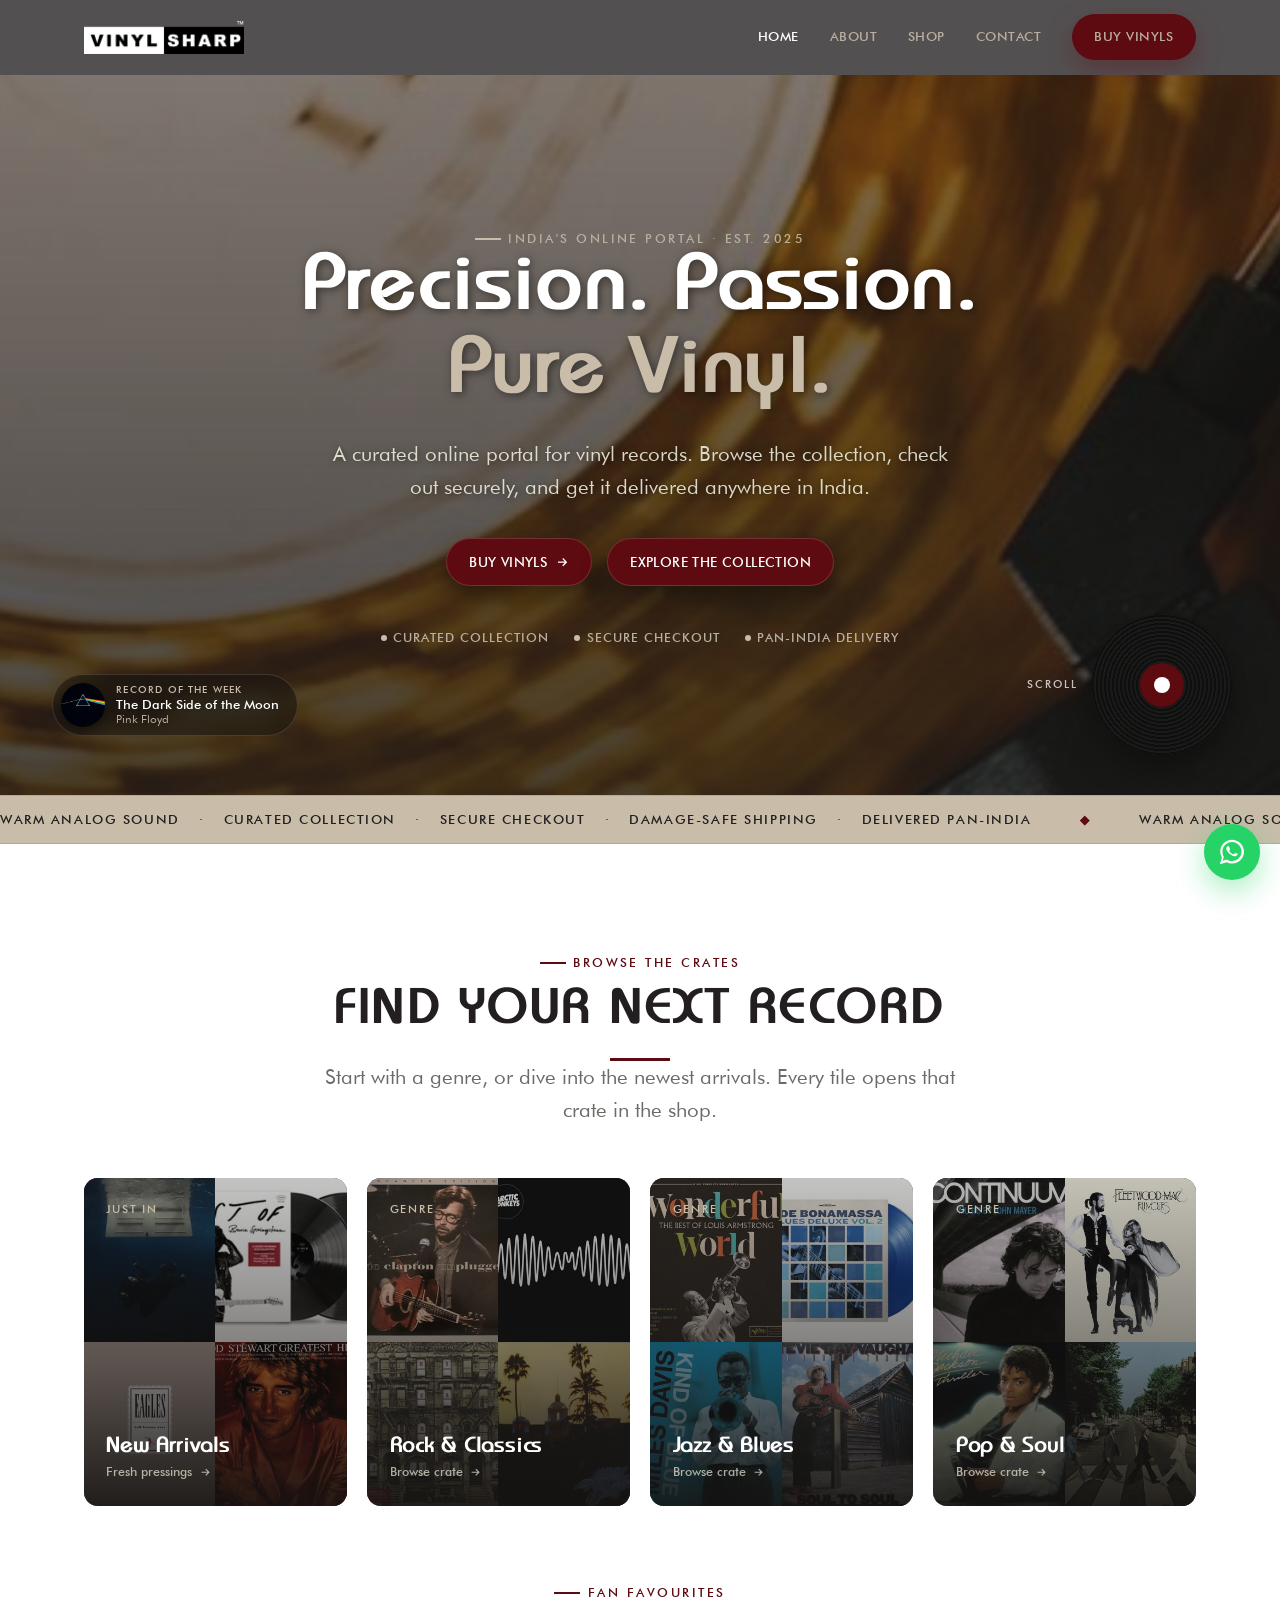
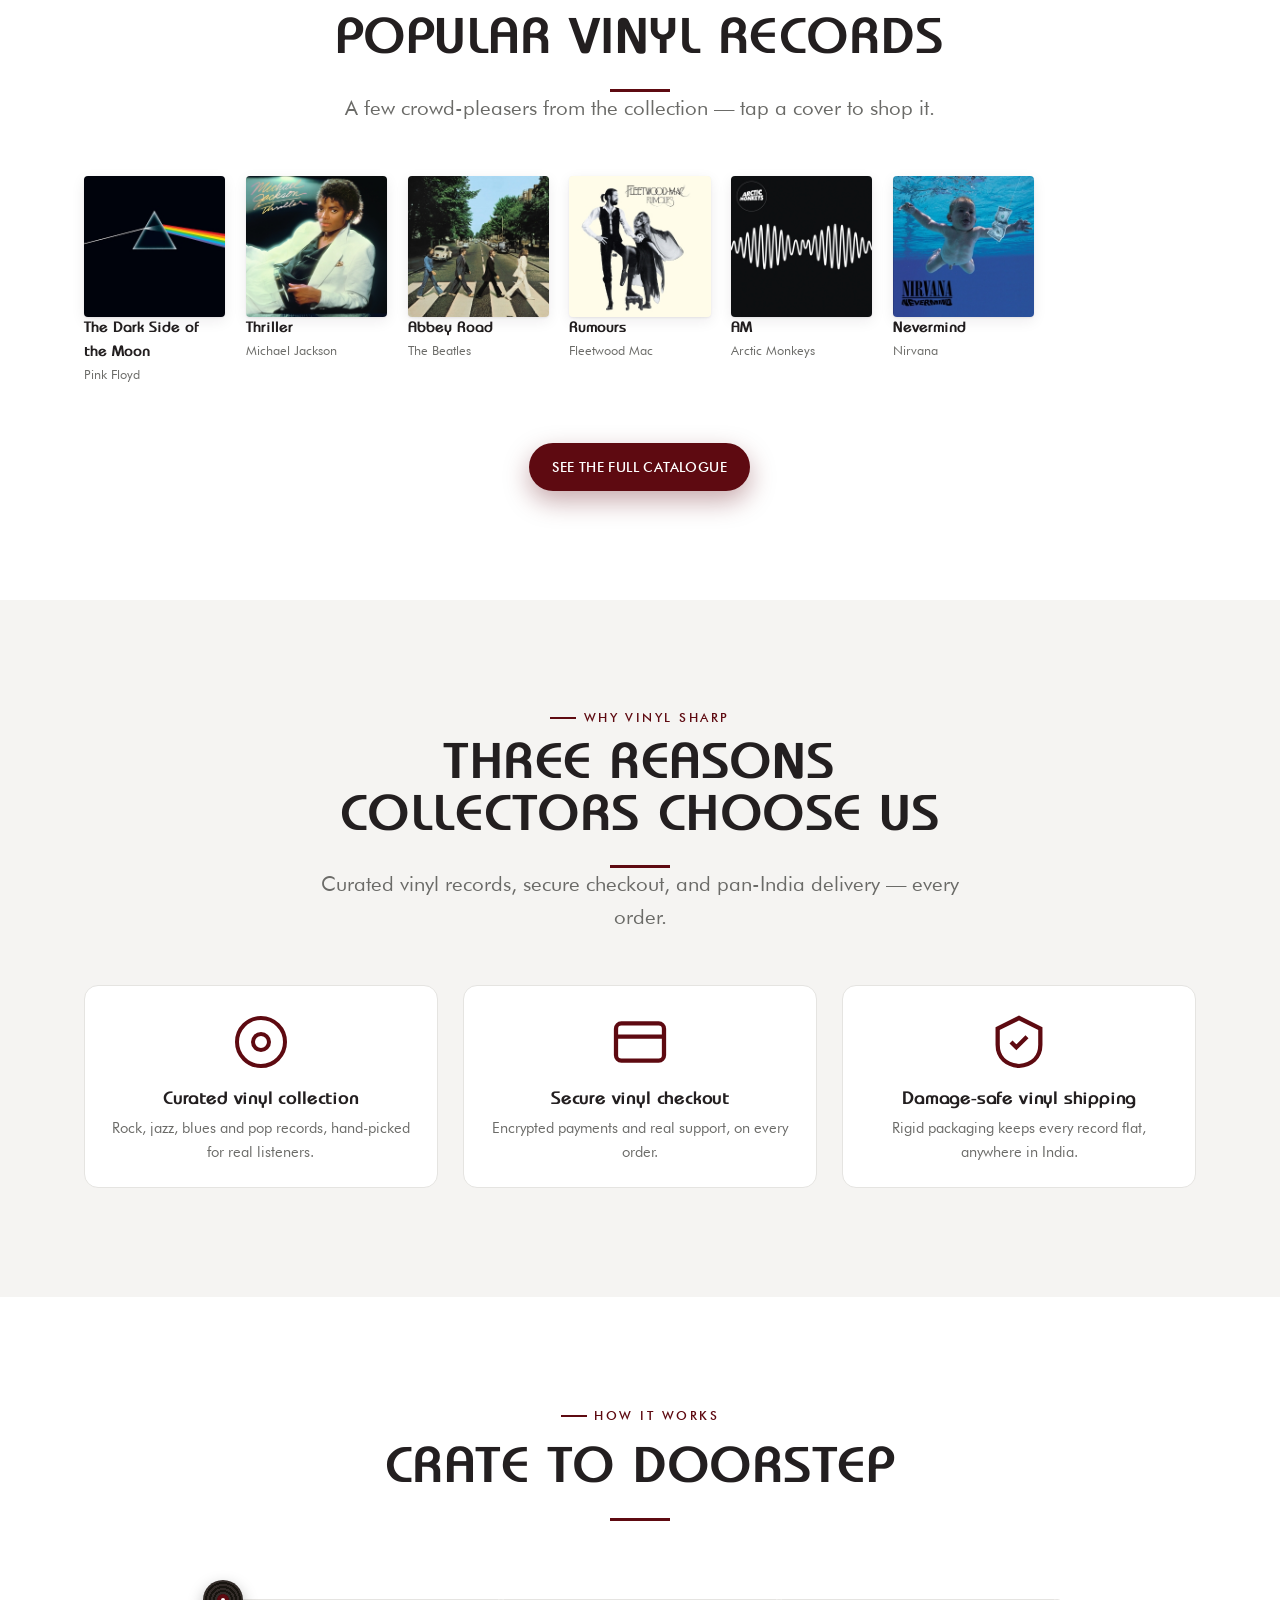
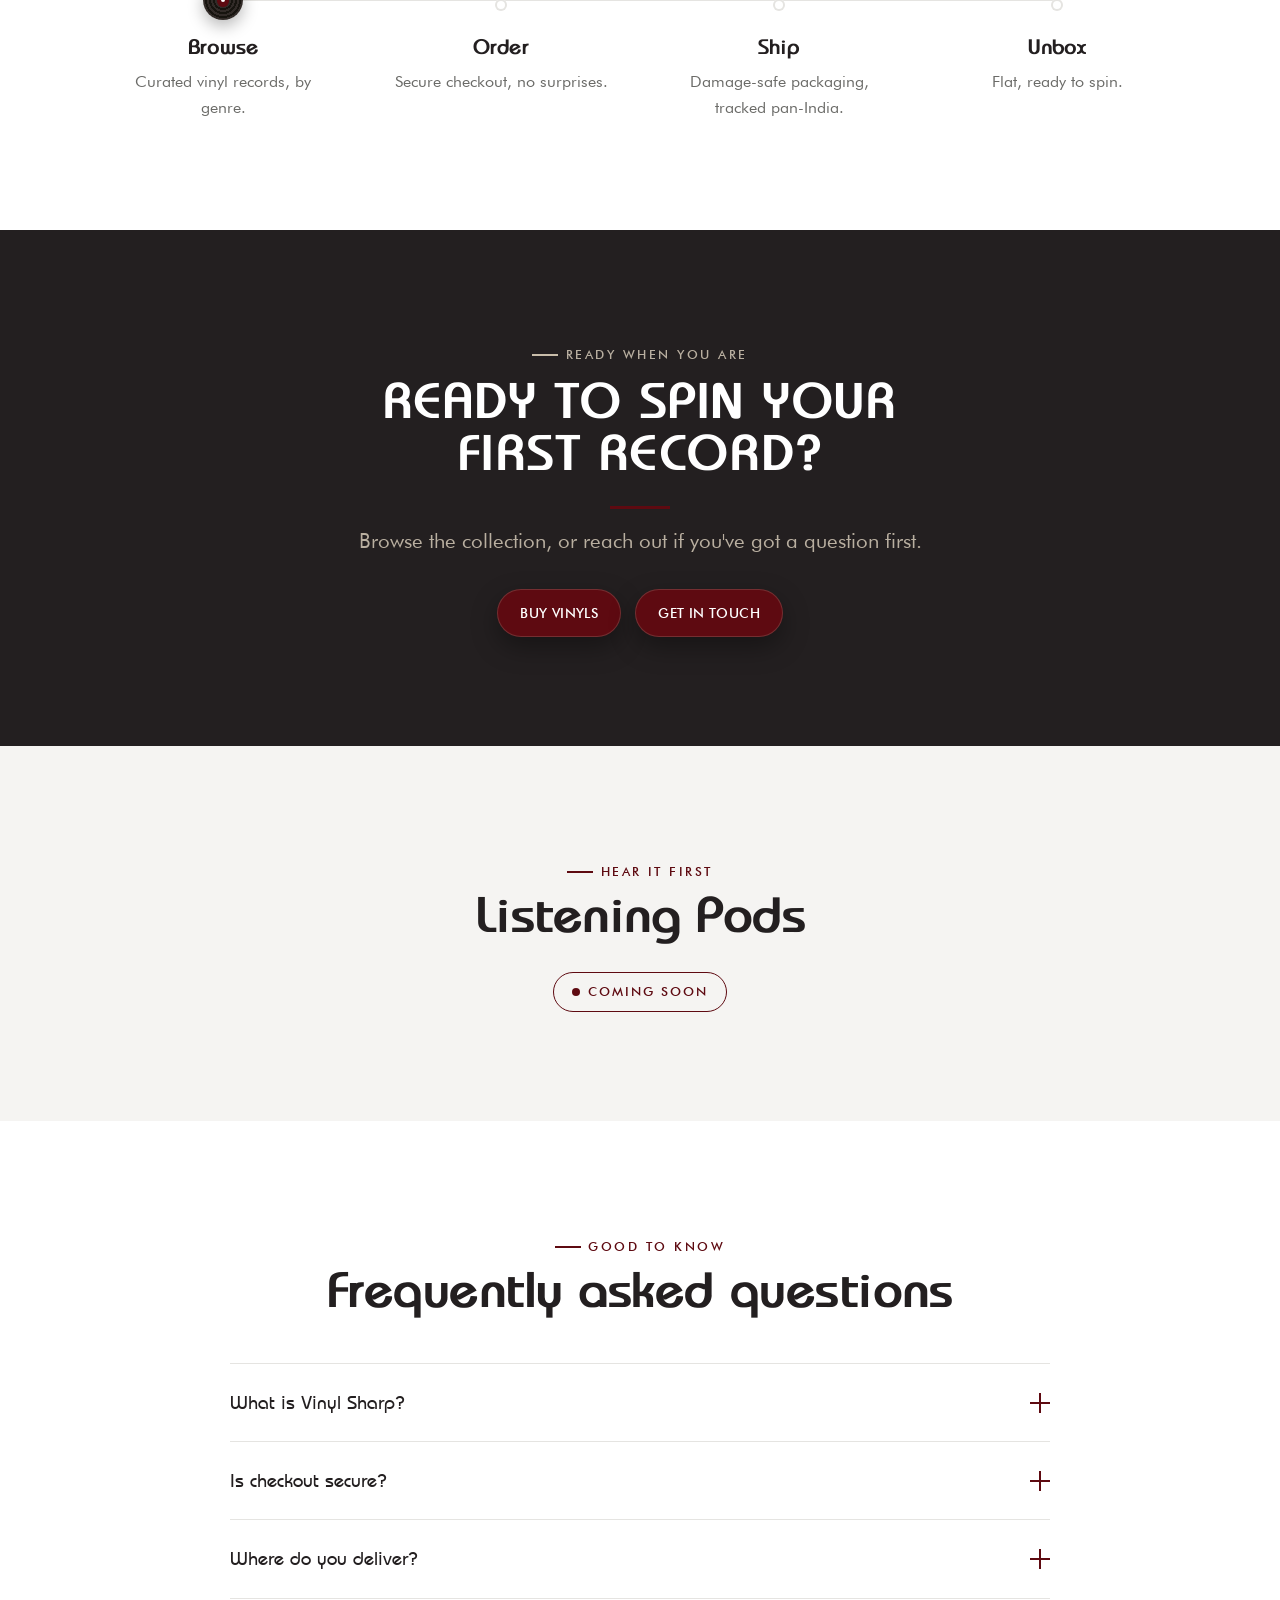
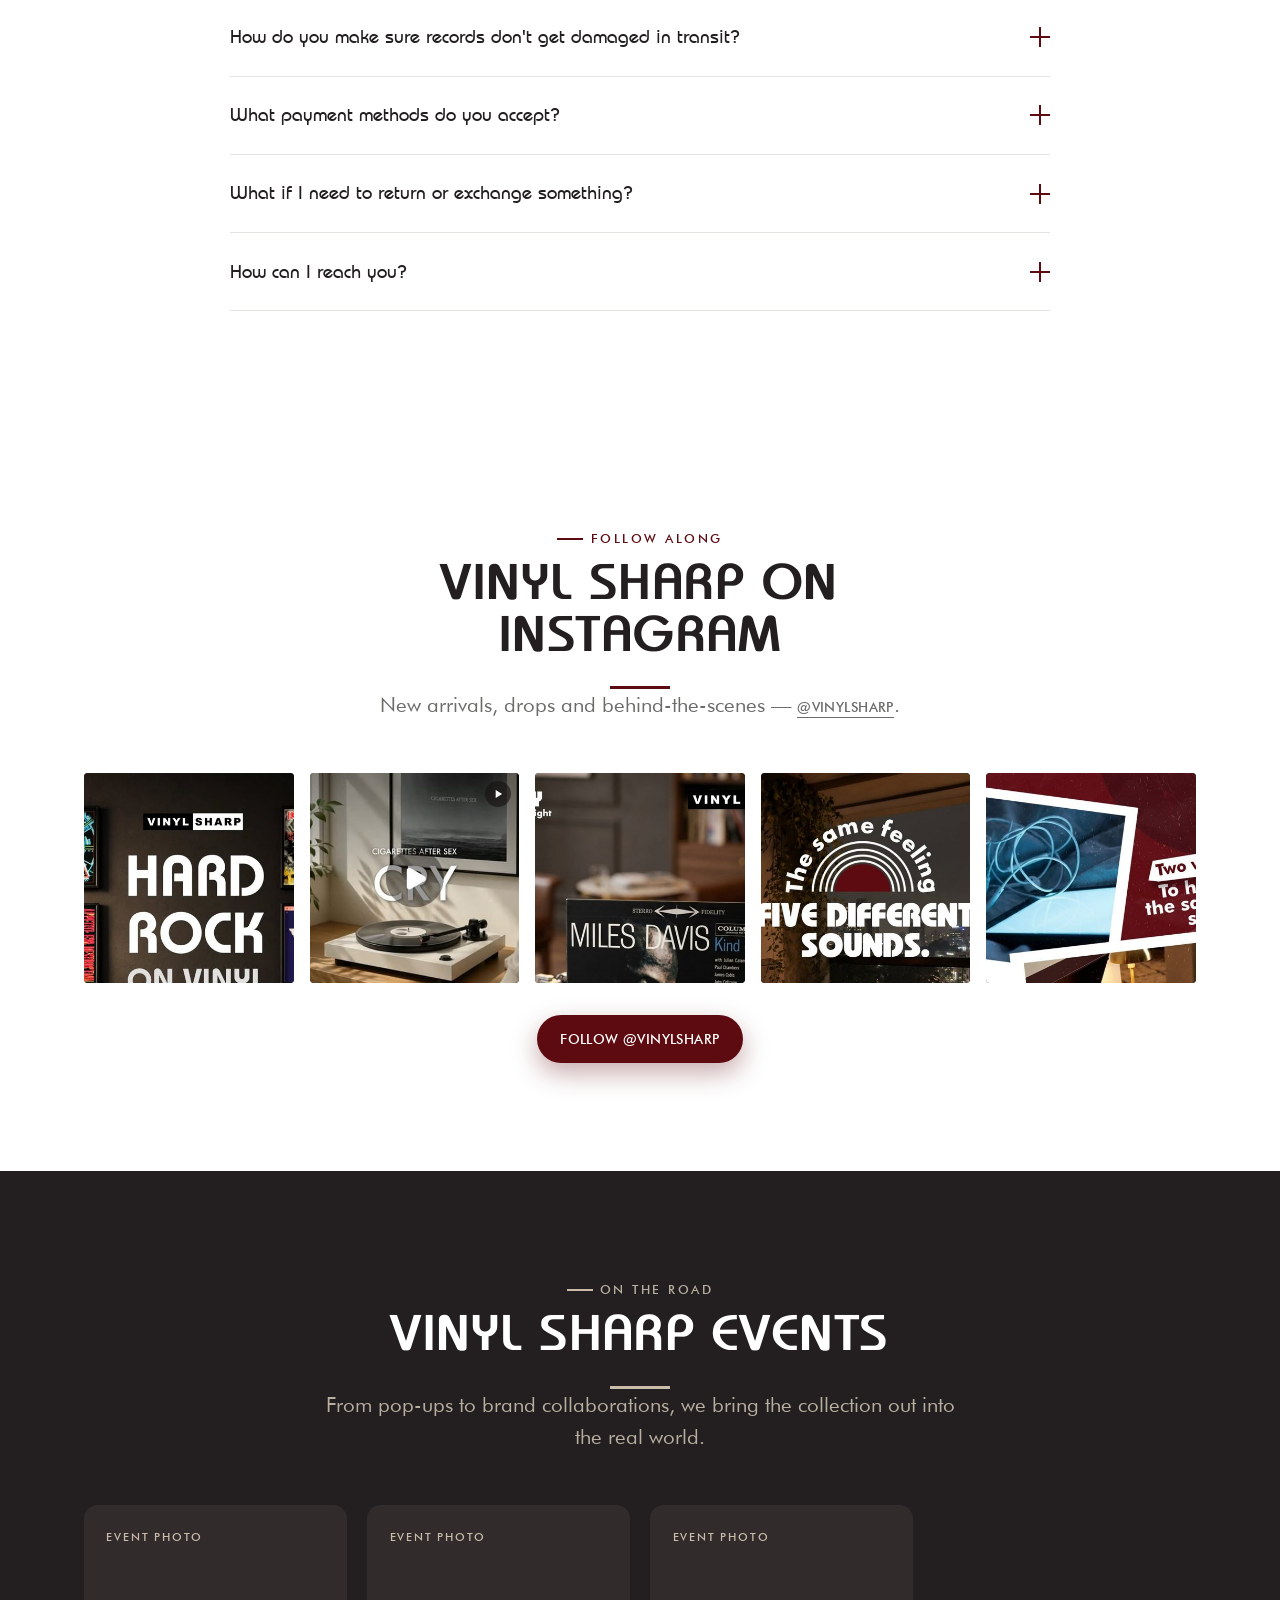
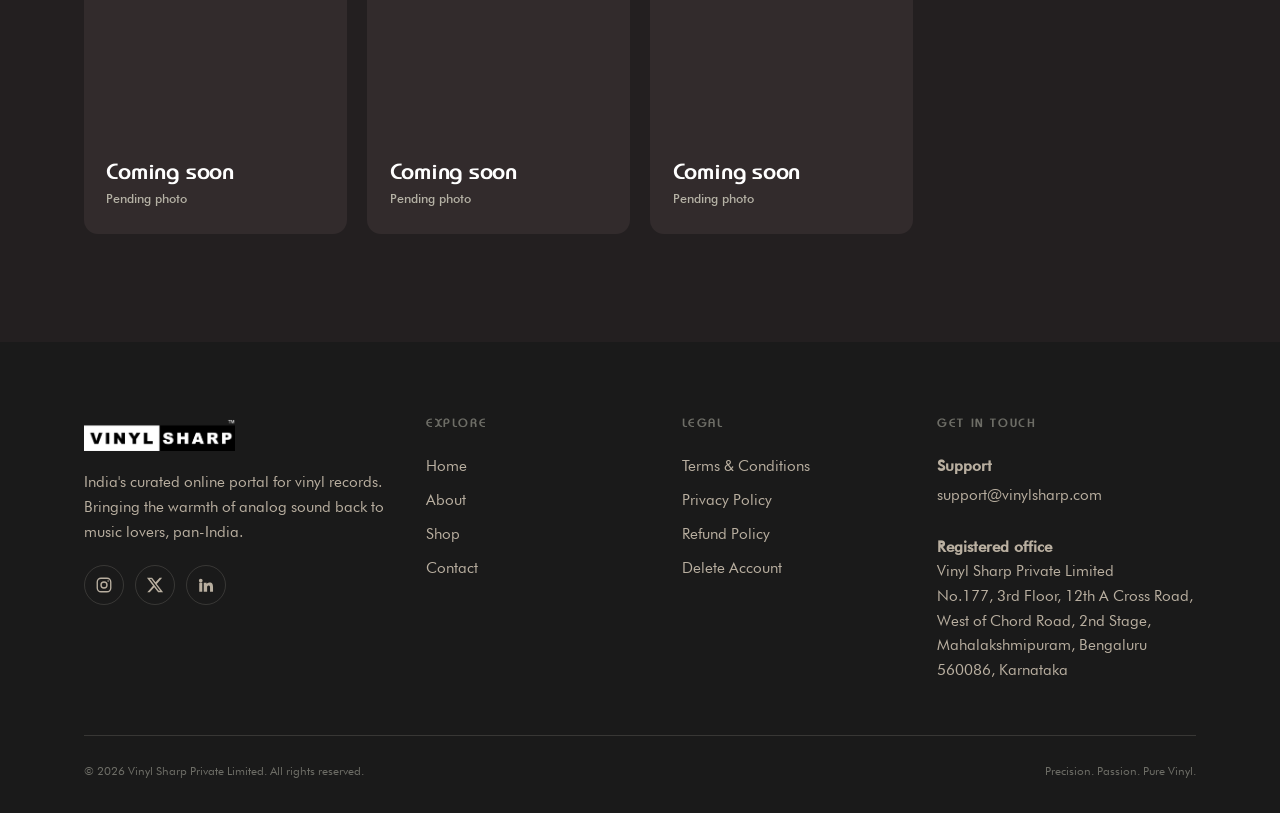
==== index.html @ d6916524 "Vinyl Sharp website" ====
<!DOCTYPE html>
<html lang="en">
<head>
  <meta charset="UTF-8" />
  <meta name="viewport" content="width=device-width, initial-scale=1, viewport-fit=cover" />
  <meta name="theme-color" content="#231F20" />

  <!-- SEO: unique per page -->
  <title>Vinyl Sharp — Curated Vinyl Records, Online Across India</title>
  <meta name="description" content="Vinyl Sharp is India's online portal for curated vinyl records. Secure checkout, careful packaging, pan-India delivery." />
  <link rel="canonical" href="https://vinylsharp.com/" />
  <meta name="robots" content="index, follow" />

  <!-- Open Graph -->
  <meta property="og:type" content="website" />
  <meta property="og:site_name" content="Vinyl Sharp" />
  <meta property="og:title" content="Vinyl Sharp — Curated Vinyl Records, Online Across India" />
  <meta property="og:description" content="A curated online portal for vinyl records. Secure checkout, careful packaging, pan-India delivery." />
  <meta property="og:url" content="https://vinylsharp.com/" />
  <meta property="og:image" content="https://vinylsharp.com/assets/img/og-home.jpg" />
  <meta name="twitter:card" content="summary_large_image" />
  <meta name="twitter:title" content="Vinyl Sharp — Curated Vinyl Records, Online Across India" />
  <meta name="twitter:description" content="A curated online portal for vinyl records. Secure checkout, careful packaging, pan-India delivery." />
  <meta name="twitter:image" content="https://vinylsharp.com/assets/img/og-home.jpg" />

  <!-- Icons -->
  <link rel="icon" href="assets/img/app-icon.png" type="image/png" />
  <link rel="apple-touch-icon" href="assets/img/app-icon.png" />

  <link rel="stylesheet" href="assets/css/styles.css?v=4" />

  <!-- Structured data: Organization -->
  <script type="application/ld+json">
  {
    "@context": "https://schema.org",
    "@type": "OnlineStore",
    "@id": "https://vinylsharp.com/#portal",
    "name": "Vinyl Sharp",
    "legalName": "Vinyl Sharp Private Limited",
    "url": "https://vinylsharp.com/",
    "logo": "https://vinylsharp.com/assets/img/logo.png",
    "image": "https://vinylsharp.com/assets/img/og-home.jpg",
    "description": "India's online portal for curated vinyl records, with secure checkout and pan-India delivery.",
    "priceRange": "₹₹",
    "email": "support@vinylsharp.com",
    "areaServed": "IN",
    "sameAs": [
      "https://x.com/vinylsharp",
      "https://www.instagram.com/vinylsharp",
      "https://www.linkedin.com/company/vinyl-sharp"
    ]
  }
  </script>
  <!-- FAQ schema -->
  <script type="application/ld+json">
  {
    "@context": "https://schema.org",
    "@type": "FAQPage",
    "mainEntity": [
      { "@type": "Question", "name": "What is Vinyl Sharp?", "acceptedAnswer": { "@type": "Answer", "text": "Vinyl Sharp is an online portal for curated vinyl records, delivering across India." } },
      { "@type": "Question", "name": "Is checkout secure?", "acceptedAnswer": { "@type": "Answer", "text": "Yes. All payments are processed through a secure, encrypted checkout." } },
      { "@type": "Question", "name": "Do you deliver across India?", "acceptedAnswer": { "@type": "Answer", "text": "Yes. We ship pan-India with careful, damage-safe packaging built for vinyl." } }
    ]
  }
  </script>
</head>
<body>
  <a class="skip-link" href="#main">Skip to content</a>

  <!-- ===================== HEADER ===================== -->
  <header class="site-header" data-theme="dark">
    <div class="wrap nav">
      <a href="index.html" class="wordmark" aria-label="Vinyl Sharp home">
        <img src="assets/img/logo-light.png" alt="Vinyl Sharp" class="logo-img" width="200" height="42" />
      </a>
      <nav class="nav-links" aria-label="Primary">
        <a href="index.html" aria-current="page">Home</a>
        <a href="about.html">About</a>
        <a href="https://shop.vinylsharp.com/" rel="noopener">Shop</a>
        <a href="contact.html">Contact</a>
        <span class="nav-cta">
          <a class="btn btn--primary" href="https://shop.vinylsharp.com/" rel="noopener">Buy Vinyls</a>
        </span>
      </nav>
      <button class="nav-toggle" aria-label="Menu" aria-expanded="false" aria-controls="primary-nav"><span></span></button>
    </div>
  </header>

  <main id="main">
    <!-- ===================== HERO — full-bleed photo ===================== -->
    <section class="hero">
      <img class="hero-bg" src="assets/img/photo/vinyl-spin-wide.jpg" alt="A record spinning on a turntable at Vinyl Sharp" width="1920" height="1080" loading="eager" decoding="async" />
      <div class="hero-overlay" aria-hidden="true"></div>
      <div class="wrap">
        <div class="hero-copy">
          <span class="eyebrow on-dark">India's online portal · Est. 2025</span>
          <h1>Precision. Passion.<br /><span class="accent">Pure Vinyl.</span></h1>
          <p class="hero-sub lead">A curated online portal for vinyl records. Browse the collection, check out securely, and get it delivered anywhere in India.</p>
          <div class="hero-actions">
            <a class="btn btn--primary" href="https://shop.vinylsharp.com/" rel="noopener">
              Buy Vinyls
              <svg viewBox="0 0 24 24" fill="none" stroke="currentColor" stroke-width="2.2" aria-hidden="true"><path d="M5 12h14M13 6l6 6-6 6"/></svg>
            </a>
            <a class="btn btn--ghost" href="#collection">Explore the Collection</a>
          </div>
          <div class="hero-meta">
            <span>Curated collection</span>
            <span>Secure checkout</span>
            <span>Pan-India delivery</span>
          </div>
          <!-- Record of the week — rotates weekly, links to a real product page.
               See main.js for how the pick is chosen. Lives inside .hero-copy
               so on mobile (where it drops out of position:absolute) it just
               stacks in normal flow instead of fighting the hero's layout. -->
          <a class="potw-card" href="https://shop.vinylsharp.com/" data-potw rel="noopener">
            <span class="potw-cover"><img src="assets/img/albums/dark-side-of-the-moon.jpg" alt="" width="44" height="44" loading="lazy" /></span>
            <span class="potw-text">
              <span class="potw-kicker">Record of the week</span>
              <span class="potw-title">The Dark Side of the Moon</span>
              <span class="potw-artist">Pink Floyd</span>
            </span>
          </a>
        </div>
      </div>
      <button class="hero-vinyl" type="button" data-scroll-next aria-label="Scroll to the next section">
        <span class="hero-vinyl-label" aria-hidden="true">Scroll</span>
        <span class="hero-vinyl-disc" aria-hidden="true"></span>
        <span class="hero-vinyl-ring" aria-hidden="true"></span>
      </button>
    </section>

    <!-- ===================== MARQUEE ===================== -->
    <div class="marquee" aria-hidden="true">
      <div class="marquee-track">
        <span>Warm analog sound&nbsp;&nbsp;·&nbsp;&nbsp;Curated collection&nbsp;&nbsp;·&nbsp;&nbsp;Secure checkout&nbsp;&nbsp;·&nbsp;&nbsp;Damage-safe shipping&nbsp;&nbsp;·&nbsp;&nbsp;Delivered pan-India</span>
        <span>Warm analog sound&nbsp;&nbsp;·&nbsp;&nbsp;Curated collection&nbsp;&nbsp;·&nbsp;&nbsp;Secure checkout&nbsp;&nbsp;·&nbsp;&nbsp;Damage-safe shipping&nbsp;&nbsp;·&nbsp;&nbsp;Delivered pan-India</span>
      </div>
    </div>

    <!-- ===================== COLLECTION — the crates ===================== -->
    <section class="section" id="collection">
      <div class="wrap">
        <div class="sec-head" data-reveal>
          <div class="sec-head-text">
            <span class="eyebrow">Browse the crates</span>
            <h2>Find your next record</h2>
          </div>
          <p class="lead">Start with a genre, or dive into the newest arrivals. Every tile opens that crate in the shop.</p>
        </div>
        <div class="tiles" data-reveal>
          <!-- Covers are real, in-stock records from shop.vinylsharp.com. main.js swaps in
               a fresh set of 4 per tile every 2 days from the pools in crates-data.js
               (refresh the pools with tools/refresh-crates.py). The 4 images below are
               the no-JavaScript fallback. -->
          <a class="tile" href="https://shop.vinylsharp.com/new-arrivals" rel="noopener" data-crate="new-arrivals">
            <span class="tile-collage" aria-hidden="true">
              <img src="assets/img/crates/new-arrivals/01.jpg" alt="" width="150" height="150" loading="lazy" />
              <img src="assets/img/crates/new-arrivals/02.jpg" alt="" width="150" height="150" loading="lazy" />
              <img src="assets/img/crates/new-arrivals/03.jpg" alt="" width="150" height="150" loading="lazy" />
              <img src="assets/img/crates/new-arrivals/04.jpg" alt="" width="150" height="150" loading="lazy" />
            </span>
            <span class="tile-overlay" aria-hidden="true"></span>
            <span class="tile-kicker">Just in</span>
            <div><h3>New Arrivals</h3><span class="tile-meta">Fresh pressings <svg viewBox="0 0 24 24" fill="none" stroke="currentColor" stroke-width="2.2" aria-hidden="true"><path d="M5 12h14M13 6l6 6-6 6"/></svg></span></div>
          </a>
          <a class="tile" href="https://shop.vinylsharp.com/catalog?genre=Rock" rel="noopener" data-crate="rock">
            <span class="tile-collage" aria-hidden="true">
              <img src="assets/img/crates/rock/01.jpg" alt="" width="150" height="150" loading="lazy" />
              <img src="assets/img/crates/rock/02.jpg" alt="" width="150" height="150" loading="lazy" />
              <img src="assets/img/crates/rock/03.jpg" alt="" width="150" height="150" loading="lazy" />
              <img src="assets/img/crates/rock/04.jpg" alt="" width="150" height="150" loading="lazy" />
            </span>
            <span class="tile-overlay" aria-hidden="true"></span>
            <span class="tile-kicker">Genre</span>
            <div><h3>Rock &amp; Classics</h3><span class="tile-meta">Browse crate <svg viewBox="0 0 24 24" fill="none" stroke="currentColor" stroke-width="2.2" aria-hidden="true"><path d="M5 12h14M13 6l6 6-6 6"/></svg></span></div>
          </a>
          <a class="tile" href="https://shop.vinylsharp.com/catalog?genre=Jazz" rel="noopener" data-crate="jazz-blues">
            <span class="tile-collage" aria-hidden="true">
              <img src="assets/img/crates/jazz-blues/01.jpg" alt="" width="150" height="150" loading="lazy" />
              <img src="assets/img/crates/jazz-blues/02.jpg" alt="" width="150" height="150" loading="lazy" />
              <img src="assets/img/crates/jazz-blues/03.jpg" alt="" width="150" height="150" loading="lazy" />
              <img src="assets/img/crates/jazz-blues/04.jpg" alt="" width="150" height="150" loading="lazy" />
            </span>
            <span class="tile-overlay" aria-hidden="true"></span>
            <span class="tile-kicker">Genre</span>
            <div><h3>Jazz &amp; Blues</h3><span class="tile-meta">Browse crate <svg viewBox="0 0 24 24" fill="none" stroke="currentColor" stroke-width="2.2" aria-hidden="true"><path d="M5 12h14M13 6l6 6-6 6"/></svg></span></div>
          </a>
          <a class="tile" href="https://shop.vinylsharp.com/catalog?genre=Pop" rel="noopener" data-crate="pop-soul">
            <span class="tile-collage" aria-hidden="true">
              <img src="assets/img/crates/pop-soul/01.jpg" alt="" width="150" height="150" loading="lazy" />
              <img src="assets/img/crates/pop-soul/02.jpg" alt="" width="150" height="150" loading="lazy" />
              <img src="assets/img/crates/pop-soul/03.jpg" alt="" width="150" height="150" loading="lazy" />
              <img src="assets/img/crates/pop-soul/04.jpg" alt="" width="150" height="150" loading="lazy" />
            </span>
            <span class="tile-overlay" aria-hidden="true"></span>
            <span class="tile-kicker">Genre</span>
            <div><h3>Pop &amp; Soul</h3><span class="tile-meta">Browse crate <svg viewBox="0 0 24 24" fill="none" stroke="currentColor" stroke-width="2.2" aria-hidden="true"><path d="M5 12h14M13 6l6 6-6 6"/></svg></span></div>
          </a>
        </div>

        <!-- POPULAR ALBUMS — real covers, linking straight to their product page on shop.vinylsharp.com -->
        <div class="sec-head" style="margin-top:clamp(3rem,6vw,5rem)" data-reveal>
          <div class="sec-head-text">
            <span class="eyebrow">Fan favourites</span>
            <h2>Popular vinyl records</h2>
          </div>
          <p class="lead">A few crowd-pleasers from the collection — tap a cover to shop it.</p>
        </div>
        <div class="albums" data-reveal>
          <a class="album-card" href="https://shop.vinylsharp.com/records/228231" rel="noopener">
            <span class="cover">
              <img src="assets/img/albums/dark-side-of-the-moon.jpg" alt="The Dark Side of the Moon — Pink Floyd vinyl record" width="300" height="300" loading="lazy" decoding="async" />
              <span class="play"><svg viewBox="0 0 24 24" fill="currentColor" aria-hidden="true"><circle cx="12" cy="12" r="11" fill="none" stroke="currentColor" stroke-width="1.6"/><path d="M10 8.5v7l6-3.5-6-3.5Z"/></svg></span>
            </span>
            <span class="meta"><b>The Dark Side of the Moon</b><span>Pink Floyd</span></span>
          </a>
          <a class="album-card" href="https://shop.vinylsharp.com/records/295005" rel="noopener">
            <span class="cover">
              <img src="assets/img/albums/thriller.jpg" alt="Thriller — Michael Jackson vinyl record" width="300" height="300" loading="lazy" decoding="async" />
              <span class="play"><svg viewBox="0 0 24 24" fill="currentColor" aria-hidden="true"><circle cx="12" cy="12" r="11" fill="none" stroke="currentColor" stroke-width="1.6"/><path d="M10 8.5v7l6-3.5-6-3.5Z"/></svg></span>
            </span>
            <span class="meta"><b>Thriller</b><span>Michael Jackson</span></span>
          </a>
          <a class="album-card" href="https://shop.vinylsharp.com/records/290424" rel="noopener">
            <span class="cover">
              <img src="assets/img/albums/abbey-road.jpg" alt="Abbey Road — The Beatles vinyl record" width="300" height="300" loading="lazy" decoding="async" />
              <span class="play"><svg viewBox="0 0 24 24" fill="currentColor" aria-hidden="true"><circle cx="12" cy="12" r="11" fill="none" stroke="currentColor" stroke-width="1.6"/><path d="M10 8.5v7l6-3.5-6-3.5Z"/></svg></span>
            </span>
            <span class="meta"><b>Abbey Road</b><span>The Beatles</span></span>
          </a>
          <a class="album-card" href="https://shop.vinylsharp.com/records/230319" rel="noopener">
            <span class="cover">
              <img src="assets/img/albums/rumours.jpg" alt="Rumours — Fleetwood Mac vinyl record" width="300" height="300" loading="lazy" decoding="async" />
              <span class="play"><svg viewBox="0 0 24 24" fill="currentColor" aria-hidden="true"><circle cx="12" cy="12" r="11" fill="none" stroke="currentColor" stroke-width="1.6"/><path d="M10 8.5v7l6-3.5-6-3.5Z"/></svg></span>
            </span>
            <span class="meta"><b>Rumours</b><span>Fleetwood Mac</span></span>
          </a>
          <a class="album-card" href="https://shop.vinylsharp.com/records/269333" rel="noopener">
            <span class="cover">
              <img src="assets/img/albums/am.jpg" alt="AM — Arctic Monkeys vinyl record" width="300" height="300" loading="lazy" decoding="async" />
              <span class="play"><svg viewBox="0 0 24 24" fill="currentColor" aria-hidden="true"><circle cx="12" cy="12" r="11" fill="none" stroke="currentColor" stroke-width="1.6"/><path d="M10 8.5v7l6-3.5-6-3.5Z"/></svg></span>
            </span>
            <span class="meta"><b>AM</b><span>Arctic Monkeys</span></span>
          </a>
          <a class="album-card" href="https://shop.vinylsharp.com/records/265033" rel="noopener">
            <span class="cover">
              <img src="assets/img/albums/nevermind.jpg" alt="Nevermind — Nirvana vinyl record" width="300" height="300" loading="lazy" decoding="async" />
              <span class="play"><svg viewBox="0 0 24 24" fill="currentColor" aria-hidden="true"><circle cx="12" cy="12" r="11" fill="none" stroke="currentColor" stroke-width="1.6"/><path d="M10 8.5v7l6-3.5-6-3.5Z"/></svg></span>
            </span>
            <span class="meta"><b>Nevermind</b><span>Nirvana</span></span>
          </a>
        </div>
        <!-- HANDOFF: these 6 link to real, live product pages on shop.vinylsharp.com.
             Swap for whichever titles you want featured, or wire this list up to
             pull "best sellers" automatically once the shop has an API/feed for it. -->

        <div class="center" style="margin-top:3.6rem" data-reveal>
          <a class="btn btn--ghost" href="https://shop.vinylsharp.com/" rel="noopener">See the full catalogue</a>
        </div>
      </div>
    </section>

    <!-- ===================== THREE REASONS — short, SEO-friendly ===================== -->
    <section class="section section--sheet">
      <div class="wrap">
        <div class="sec-head" data-reveal>
          <div class="sec-head-text">
            <span class="eyebrow">Why Vinyl Sharp</span>
            <h2>Three reasons collectors choose us</h2>
          </div>
          <p class="lead">Curated vinyl records, secure checkout, and pan-India delivery — every order.</p>
        </div>
        <div class="pillars pillars--compact" data-reveal>
          <article class="pillar pillar--light">
            <svg class="p-icon" viewBox="0 0 24 24" fill="none" stroke="currentColor" stroke-width="1.5" aria-hidden="true"><circle cx="12" cy="12" r="9"/><circle cx="12" cy="12" r="3"/></svg>
            <h3>Curated vinyl collection</h3>
            <p>Rock, jazz, blues and pop records, hand-picked for real listeners.</p>
          </article>
          <article class="pillar pillar--light">
            <svg class="p-icon" viewBox="0 0 24 24" fill="none" stroke="currentColor" stroke-width="1.6" aria-hidden="true"><rect x="3" y="5" width="18" height="14" rx="2"/><path d="M3 10h18"/></svg>
            <h3>Secure vinyl checkout</h3>
            <p>Encrypted payments and real support, on every order.</p>
          </article>
          <article class="pillar pillar--light">
            <svg class="p-icon" viewBox="0 0 24 24" fill="none" stroke="currentColor" stroke-width="1.6" aria-hidden="true"><path d="M12 3 4 7v6c0 5 3.5 7.5 8 8 4.5-.5 8-3 8-8V7l-8-4Z"/><path d="m9 12 2 2 4-4"/></svg>
            <h3>Damage-safe vinyl shipping</h3>
            <p>Rigid packaging keeps every record flat, anywhere in India.</p>
          </article>
        </div>
      </div>
    </section>

    <!-- ===================== CRATE TO DOORSTEP — crisp, a vinyl record travels
         Browse → Order → Ship → Unbox on its own (autoplaying loop) ===================== -->
    <section class="section" id="how">
      <div class="wrap">
        <div class="sec-head" data-reveal>
          <span class="eyebrow">How it works</span>
          <h2>Crate to doorstep</h2>
        </div>
        <div class="steps-wrap" data-reveal>
          <div class="steps-track" aria-hidden="true"></div>
          <div class="steps-runner" aria-hidden="true"></div>
          <div class="steps">
            <div class="step"><h3>Browse</h3><p>Curated vinyl records, by genre.</p></div>
            <div class="step"><h3>Order</h3><p>Secure checkout, no surprises.</p></div>
            <div class="step"><h3>Ship</h3><p>Damage-safe packaging, tracked pan-India.</p></div>
            <div class="step"><h3>Unbox</h3><p>Flat, ready to spin.</p></div>
          </div>
        </div>
      </div>
    </section>

    <!-- ===================== CTA: Ready to spin your first record? ===================== -->
    <section class="section cta-band dark">
      <div class="wrap">
        <div data-reveal>
          <span class="eyebrow on-dark" style="justify-content:center">Ready when you are</span>
          <h2 style="margin-top:1rem">Ready to spin your first record?</h2>
          <p class="lead center" style="margin-top:1rem">Browse the collection, or reach out if you've got a question first.</p>
          <div class="cta-actions">
            <a class="btn btn--primary" href="https://shop.vinylsharp.com/" rel="noopener">Buy Vinyls</a>
            <a class="btn btn--ghost" href="contact.html">Get in touch</a>
          </div>
        </div>
      </div>
    </section>

    <!-- ===================== LISTENING PODS — placeholder only, no page ===================== -->
    <section class="section section--sheet pods-soon">
      <div class="wrap">
        <div class="center" data-reveal>
          <span class="eyebrow" style="justify-content:center">Hear it first</span>
          <h2 style="margin-top:.8rem">Listening Pods</h2>
          <span class="soon-badge"><span class="soon-dot" aria-hidden="true"></span>Coming soon</span>
        </div>
      </div>
    </section>

    <!-- ===================== FAQ ===================== -->
    <section class="section" id="faq">
      <div class="wrap">
        <div class="center" style="margin-bottom:2.6rem" data-reveal>
          <span class="eyebrow" style="justify-content:center">Good to know</span>
          <h2 style="margin-top:.8rem">Frequently asked questions</h2>
        </div>
        <div class="faq" data-reveal>
          <details class="faq-item" name="faq">
            <summary class="faq-q">What is Vinyl Sharp? <span class="faq-ico"></span></summary>
            <div class="faq-a"><p>Vinyl Sharp is an online portal for curated vinyl records, shipping across India. Everything is ordered and paid for on the portal.</p></div>
          </details>
          <details class="faq-item" name="faq">
            <summary class="faq-q">Is checkout secure? <span class="faq-ico"></span></summary>
            <div class="faq-a"><p>Yes. All payments are processed through an encrypted, secure checkout. We never see or store your card details directly.</p></div>
          </details>
          <details class="faq-item" name="faq">
            <summary class="faq-q">Where do you deliver? <span class="faq-ico"></span></summary>
            <div class="faq-a"><p>Anywhere in India. Every order ships with tracking, so you always know where your package is.</p></div>
          </details>
          <details class="faq-item" name="faq">
            <summary class="faq-q">How do you make sure records don't get damaged in transit? <span class="faq-ico"></span></summary>
            <div class="faq-a"><p>Every order ships in rigid, corner-protected mailers built specifically for vinyl, so records arrive flat and unwarped. Fragile handling isn't an add-on — it's standard.</p></div>
          </details>
          <details class="faq-item" name="faq">
            <summary class="faq-q">What payment methods do you accept? <span class="faq-ico"></span></summary>
            <div class="faq-a"><p>All major cards, UPI, and net banking through our secure payment gateway.</p></div>
          </details>
          <details class="faq-item" name="faq">
            <summary class="faq-q">What if I need to return or exchange something? <span class="faq-ico"></span></summary>
            <div class="faq-a"><p>See our <a href="refund.html" class="textlink">Refund Policy</a> for eligibility and the return process. For anything urgent, message us directly.</p></div>
          </details>
          <details class="faq-item" name="faq">
            <summary class="faq-q">How can I reach you? <span class="faq-ico"></span></summary>
            <div class="faq-a"><p>Message us on WhatsApp for the fastest reply, email <a href="mailto:support@vinylsharp.com" class="textlink">support@vinylsharp.com</a>, or use the <a href="contact.html" class="textlink">contact form</a>.</p></div>
          </details>
        </div>
      </div>
    </section>

    <!-- ===================== INSTAGRAM ===================== -->
    <section class="section">
      <div class="wrap">
        <div class="sec-head" data-reveal>
          <div class="sec-head-text">
            <span class="eyebrow">Follow along</span>
            <h2>Vinyl Sharp on Instagram</h2>
          </div>
          <p class="lead">New arrivals, drops and behind-the-scenes — <a href="https://www.instagram.com/vinylsharp" class="textlink" rel="noopener">@vinylsharp</a>.</p>
        </div>
        <!-- Five hand-picked posts. Thumbnails are self-hosted in assets/img/insta/;
             to change a post, replace its image + link. -->
        <div class="insta-grid" data-reveal>
          <a class="insta-tile" href="https://www.instagram.com/vinylsharp/p/Dc3zvQmE8nf/" target="_blank" rel="noopener" aria-label="View this post on Instagram"><img src="assets/img/insta/1.jpg" alt="Vinyl Sharp on Instagram" width="400" height="400" loading="lazy" /></a>
          <a class="insta-tile" href="https://www.instagram.com/vinylsharp/reel/DcWV2NvzwUU/" target="_blank" rel="noopener" aria-label="Watch the reel on Instagram"><img src="assets/img/insta/2.jpg" alt="Vinyl Sharp on Instagram" width="400" height="400" loading="lazy" /><span class="insta-badge" aria-hidden="true"><svg viewBox="0 0 24 24" fill="currentColor"><path d="M8 5v14l11-7z"/></svg></span></a>
          <a class="insta-tile" href="https://www.instagram.com/vinylsharp/p/DZw2simDKDN/" target="_blank" rel="noopener" aria-label="View this post on Instagram"><img src="assets/img/insta/3.jpg" alt="Vinyl Sharp on Instagram" width="400" height="400" loading="lazy" /></a>
          <a class="insta-tile" href="https://www.instagram.com/vinylsharp/p/DaC7l2uiWP0/" target="_blank" rel="noopener" aria-label="View this post on Instagram"><img src="assets/img/insta/4.jpg" alt="Vinyl Sharp on Instagram" width="400" height="400" loading="lazy" /></a>
          <a class="insta-tile" href="https://www.instagram.com/vinylsharp/p/DaAkhuvjUP4/" target="_blank" rel="noopener" aria-label="View this post on Instagram"><img src="assets/img/insta/5.jpg" alt="Vinyl Sharp on Instagram" width="400" height="400" loading="lazy" /></a>
        </div>
        <div class="center" style="margin-top:2rem" data-reveal>
          <a class="btn btn--ghost" href="https://www.instagram.com/vinylsharp" rel="noopener">Follow @vinylsharp</a>
        </div>
      </div>
    </section>

    <!-- ===================== VINYL SHARP EVENTS ===================== -->
    <section class="section dark">
      <div class="wrap">
        <div class="sec-head" data-reveal>
          <div class="sec-head-text">
            <span class="eyebrow on-dark">On the road</span>
            <h2>Vinyl Sharp Events</h2>
          </div>
          <p class="lead">From pop-ups to brand collaborations, we bring the collection out into the real world.</p>
        </div>
        <div class="tiles" data-reveal>
          <!-- HANDOFF: replace these three with real event photos (e.g. Whitefield, Mini Cooper collab). -->
          <div class="tile" style="--tile-bg:var(--card-dark);pointer-events:none">
            <span class="tile-kicker">Event photo</span>
            <div><h3>Coming soon</h3><span class="tile-meta">Pending photo</span></div>
          </div>
          <div class="tile" style="--tile-bg:var(--card-dark);pointer-events:none">
            <span class="tile-kicker">Event photo</span>
            <div><h3>Coming soon</h3><span class="tile-meta">Pending photo</span></div>
          </div>
          <div class="tile" style="--tile-bg:var(--card-dark);pointer-events:none">
            <span class="tile-kicker">Event photo</span>
            <div><h3>Coming soon</h3><span class="tile-meta">Pending photo</span></div>
          </div>
        </div>
      </div>
    </section>

    <!-- (New Brand Section) hidden for now. Restore the .brand-slot section here when the content is ready. -->
  </main>

  <!-- ===================== FOOTER ===================== -->
  <footer class="site-footer">
    <div class="wrap">
      <div class="footer-top">
        <div class="footer-brand">
          <span class="wordmark"><img src="assets/img/logo-light.png" alt="Vinyl Sharp" class="logo-img" width="200" height="42" /></span>
          <p>India's curated online portal for vinyl records. Bringing the warmth of analog sound back to music lovers, pan-India.</p>
          <div class="socials">
            <a href="https://www.instagram.com/vinylsharp" aria-label="Instagram" rel="noopener"><svg viewBox="0 0 24 24" fill="none" stroke="currentColor" stroke-width="1.8" aria-hidden="true"><rect x="3" y="3" width="18" height="18" rx="5"/><circle cx="12" cy="12" r="4"/><circle cx="17.5" cy="6.5" r="1" fill="currentColor" stroke="none"/></svg></a>
            <a href="https://x.com/vinylsharp" aria-label="X" rel="noopener"><svg viewBox="0 0 24 24" fill="currentColor" aria-hidden="true"><path d="M18.244 2.25h3.308l-7.227 8.26 8.502 11.24h-6.66l-5.214-6.817L4.99 21.75H1.68l7.73-8.835L1.254 2.25H8.08l4.713 6.231 5.45-6.231Zm-1.161 17.52h1.833L7.084 4.126H5.117L17.083 19.77Z"/></svg></a>
            <a href="https://www.linkedin.com/company/vinyl-sharp" aria-label="LinkedIn" rel="noopener"><svg viewBox="0 0 24 24" fill="currentColor" aria-hidden="true"><path d="M4.98 3.5a2.5 2.5 0 1 0 0 5 2.5 2.5 0 0 0 0-5ZM3 9h4v12H3V9Zm6 0h3.8v1.7h.05c.53-1 1.83-2.05 3.76-2.05 4.02 0 4.76 2.65 4.76 6.1V21h-4v-5.4c0-1.3-.02-2.96-1.8-2.96-1.8 0-2.08 1.4-2.08 2.86V21H9V9Z"/></svg></a>
          </div>
        </div>
        <div class="footer-col">
          <h4>Explore</h4>
          <a href="index.html">Home</a>
          <a href="about.html">About</a>
          <a href="https://shop.vinylsharp.com/" rel="noopener">Shop</a>
          <a href="contact.html">Contact</a>
        </div>
        <div class="footer-col">
          <h4>Legal</h4>
          <a href="terms.html">Terms &amp; Conditions</a>
          <a href="privacy.html">Privacy Policy</a>
          <a href="refund.html">Refund Policy</a>
          <a href="delete-account.html">Delete Account</a>
        </div>
        <div class="footer-col">
          <h4>Get in touch</h4>
          <p><strong>Support</strong><br /><a href="mailto:support@vinylsharp.com">support@vinylsharp.com</a></p>
          <p style="margin-top:.8rem"><strong>Registered office</strong><br />Vinyl Sharp Private Limited<br />No.177, 3rd Floor, 12th A Cross Road, West of Chord Road, 2nd Stage, Mahalakshmipuram, Bengaluru 560086, Karnataka</p>
        </div>
      </div>
      <div class="footer-bottom">
        <span>&copy; <span id="year">2025</span> Vinyl Sharp Private Limited. All rights reserved.</span>
        <span>Precision. Passion. Pure Vinyl.</span>
      </div>
    </div>
  </footer>

  <!-- Floating WhatsApp — HANDOFF: replace 91XXXXXXXXXX with the real WhatsApp Business number. -->
  <a class="wa-float" href="https://wa.me/91XXXXXXXXXX?text=Hi%20Vinyl%20Sharp%2C%20I%27d%20like%20to%20know%20more%20about%20your%20records." aria-label="Chat on WhatsApp" rel="noopener">
    <svg viewBox="0 0 32 32" fill="currentColor" aria-hidden="true"><path d="M16 3C9 3 3.5 8.5 3.5 15.5c0 2.3.6 4.5 1.8 6.4L3 29l7.3-2.2c1.8 1 3.9 1.5 6 1.5 7 0 12.5-5.5 12.5-12.5S23 3 16 3Zm0 22.7c-1.9 0-3.7-.5-5.3-1.5l-.4-.2-4.3 1.3 1.3-4.2-.3-.4A10.2 10.2 0 0 1 5.8 15.5C5.8 9.8 10.4 5.2 16 5.2s10.2 4.6 10.2 10.3S21.6 25.7 16 25.7Zm5.8-7.7c-.3-.2-1.8-.9-2.1-1-.3-.1-.5-.2-.7.2s-.8 1-1 1.2c-.2.2-.4.2-.7.1-1.8-.9-3-1.6-4.2-3.6-.3-.5.3-.5.8-1.6.1-.2 0-.4 0-.6l-1-2.3c-.3-.6-.5-.5-.7-.5h-.6c-.2 0-.6.1-.9.4-1.1 1.1-1.1 2.6-.1 4.2 1.2 2 2.5 3.3 4.7 4.6 3.1 1.8 3.7 1.3 4.4 1.3.6-.1 1.8-.8 2.1-1.5.3-.7.3-1.4.2-1.5-.1-.1-.3-.2-.6-.3Z"/></svg>
  </a>

  <script src="assets/js/crates-data.js?v=3" defer></script>
  <script src="assets/js/main.js?v=3" defer></script>
</body>
</html>
---- assets/css/styles.css ----
/* ==========================================================================
   Vinyl Sharp — design system v3
   Colour + type matched directly to the live vinylsharp.com production site
   (same --primary/--secondary/--accent/--neutral tokens, same self-hosted
   Bauhaus + Futura font files, same centred uppercase section-title +
   underline bar, same maroon CTA bands). Real photography, no autoplay
   video — that was a deliberate, already-agreed performance fix from the
   site audit and stays in place even though the look now matches closely.
   ========================================================================== */

/* Real, licensed fonts — pulled from vinylsharp.com's own /static/fonts/.
   Same family names ('Bauhaus', 'Futura') the live site itself uses.
   NOTE: the site's own FuturaBold.ttf / FuturaLight.ttf are actually a
   condensed cut ("Futura Bold Condensed BT" / "Futura Light Condensed BT")
   — narrower than the Book/Medium faces. Using them made bold/light text
   render visibly condensed. They're intentionally left out here; missing
   weights fall back to the nearest real (normal-width) face instead. The
   corrupted BauhausBold.ttf / BauhausBoldItalic.ttf (Chromium's OTS
   sanitizer rejected them — first "overlapping tables", then, after a
   fontTools round-trip fixed that, a non-zero cmap language ID) have been
   repaired: table directory normalized, then cmap language forced to 0. */
@font-face { font-family: 'Bauhaus'; src: url('../fonts/BauhausRegular.ttf') format('truetype'); font-weight: 400; font-style: normal; font-display: swap; }
@font-face { font-family: 'Bauhaus'; src: url('../fonts/BauhausBold.ttf?v=2') format('truetype'); font-weight: 700; font-style: normal; font-display: swap; }
@font-face { font-family: 'Bauhaus'; src: url('../fonts/BauhausItalic.ttf') format('truetype'); font-weight: 400; font-style: italic; font-display: swap; }
@font-face { font-family: 'Bauhaus'; src: url('../fonts/BauhausBoldItalic.ttf?v=2') format('truetype'); font-weight: 700; font-style: italic; font-display: swap; }
@font-face { font-family: 'Futura'; src: url('../fonts/FuturaBook.ttf') format('truetype'); font-weight: 400; font-style: normal; font-display: swap; }
@font-face { font-family: 'Futura'; src: url('../fonts/FuturaBookItalic.ttf') format('truetype'); font-weight: 400; font-style: italic; font-display: swap; }
@font-face { font-family: 'Futura'; src: url('../fonts/FuturaMedium.ttf') format('truetype'); font-weight: 500; font-style: normal; font-display: swap; }

:root {
  /* Brand palette — from Vinyl Brandkit.pdf / live site tokens. Maroon is used
     sparingly now — a dash of colour (buttons, small accents), not backgrounds.
     Cream is kept defined but is NOT used as a surface colour any more —
     light sections are neutral white/grey instead. */
  --maroon:      #5E0A11;   /* accent only — buttons, underlines, icons */
  --maroon-deep: #440509;   /* pressed / hover state, derived darker */
  --cream:       #ECEBD9;   /* brand token, kept but not used as a surface */
  --charcoal:    #231F20;   /* contrast colour (dark) */
  --taupe:       #C9BDAA;   /* neutral colour (secondary) */

  /* Derived working tones — neutral white/grey, not cream */
  --ink:     var(--charcoal);
  --paper:   #FFFFFF;        /* neutral white — was cream */
  --sheet:   #F5F4F2;        /* neutral off-white — section alternation */
  --card-dark: #322B2C;      /* charcoal, stepped up — cards on dark */
  --slate:   #6B6B68;        /* muted neutral-grey text on light */
  --mist:    #B9AFA0;        /* muted warm text on dark */
  --rule:    #E5E4E1;        /* neutral hairline on light */
  --rule-dark: rgba(236,235,217,.14); /* hairline on dark */

  /* Type — exactly two fonts, both real and self-hosted: Bauhaus (display)
     and Futura (body+UI). Fallbacks are generic system fonts only — no
     third named webfont anywhere. */
  --display: 'Bauhaus', 'Arial Black', sans-serif;
  --body: 'Futura', 'Trebuchet MS', system-ui, sans-serif;
  --footer-bg: #1a1a1a;

  /* Layout */
  --pad: clamp(20px, 5vw, 72px);
  --maxw: 1240px;
  --radius: 4px;
  --radius-lg: 14px;

  --shadow-sm: 0 1px 2px rgba(35,31,32,.08), 0 4px 14px rgba(35,31,32,.08);
  --shadow-lg: 0 24px 60px rgba(35,31,32,.24);

  --ease: cubic-bezier(.22,.61,.36,1);
}

/* ----- reset ----- */
*, *::before, *::after { box-sizing: border-box; }
* { margin: 0; }
html { -webkit-text-size-adjust: 100%; scroll-behavior: smooth; }
@media (prefers-reduced-motion: reduce) { html { scroll-behavior: auto; } }

body {
  font-family: var(--body);
  background: var(--paper);
  color: var(--ink);
  line-height: 1.62;
  font-size: clamp(16px, 1.05vw, 18px);
  font-weight: 400;
  -webkit-font-smoothing: antialiased;
  text-rendering: optimizeLegibility;
  overflow-x: hidden;
}

img, svg, video { display: block; max-width: 100%; height: auto; }
a { color: inherit; text-decoration: none; }
button { font: inherit; cursor: pointer; border: none; background: none; color: inherit; }
ul { list-style: none; padding: 0; }

/* subtle paper-grain texture — per brand "texture overlays: grain, paper" */
.grain { position: relative; isolation: isolate; }
.grain::before {
  content: ""; position: absolute; inset: 0; pointer-events: none; z-index: 1;
  opacity: .05; mix-blend-mode: multiply;
  background-image: url("data:image/svg+xml,%3Csvg xmlns='http://www.w3.org/2000/svg' width='140' height='140'%3E%3Cfilter id='n'%3E%3CfeTurbulence type='fractalNoise' baseFrequency='0.9' numOctaves='2' stitchTiles='stitch'/%3E%3C/filter%3E%3Crect width='100%25' height='100%25' filter='url(%23n)'/%3E%3C/svg%3E");
}
.dark.grain::before, .maroon.grain::before { opacity: .08; mix-blend-mode: overlay; }

/* ----- type scale ----- */
h1, h2, h3, h4 { font-family: var(--display); font-weight: 600; line-height: 1.04; letter-spacing: -.01em; }
h1 { font-size: clamp(2.5rem, 6.6vw, 5rem); }
h2 { font-size: clamp(1.9rem, 4.2vw, 3.1rem); }
h3 { font-size: clamp(1.25rem, 2.1vw, 1.65rem); }
p { max-width: 62ch; }

.eyebrow {
  font-family: var(--body);
  font-size: .78rem;
  font-weight: 500;
  letter-spacing: .2em;
  text-transform: uppercase;
  color: var(--maroon);
  display: inline-flex;
  align-items: center;
  gap: .6em;
}
.eyebrow::before {
  content: "";
  width: 26px; height: 2px;
  background: var(--maroon);
}
.eyebrow.on-dark { color: var(--mist); }
.eyebrow.on-dark::before { background: var(--taupe); }

.lead { font-size: clamp(1.08rem, 1.6vw, 1.3rem); color: var(--slate); line-height: 1.6; font-weight: 400; }

/* ----- layout helpers ----- */
.wrap { width: 100%; max-width: var(--maxw); margin-inline: auto; padding-inline: var(--pad); }
.section { padding-block: clamp(60px, 8.5vw, 124px); }
.section--tight { padding-block: clamp(44px, 6vw, 80px); }
.section--sheet { background: var(--sheet); }
.stack > * + * { margin-top: 1.1rem; }
.center { text-align: center; margin-inline: auto; }
.center p { margin-inline: auto; }

.dark { background: var(--ink); color: var(--paper); }
.dark h1, .dark h2, .dark h3 { color: var(--paper); }
.dark .lead { color: var(--mist); }
.maroon { background: var(--maroon); color: var(--paper); }
.maroon h2, .maroon h3 { color: var(--paper); }
.maroon .lead { color: rgba(236,235,217,.78); }

/* ----- buttons ----- */
.btn {
  display: inline-flex; align-items: center; gap: .55em;
  font-family: var(--body); font-size: .85rem; font-weight: 500;
  letter-spacing: .03em; text-transform: uppercase;
  padding: .95em 1.7em; border-radius: 100px;
  transition: transform .25s var(--ease), background .25s var(--ease), color .25s var(--ease), box-shadow .25s var(--ease);
  will-change: transform;
}
.btn svg { width: 1.05em; height: 1.05em; }
.btn:hover { transform: translateY(-2px); }
.btn:active { transform: translateY(0); }
.btn:focus-visible { outline: 2px solid var(--maroon); outline-offset: 3px; }

.btn--primary { background: var(--maroon); color: var(--paper); box-shadow: 0 10px 26px rgba(94,10,17,.35); }
.btn--primary:hover { background: var(--maroon-deep); box-shadow: 0 14px 30px rgba(94,10,17,.45); }

/* Every button is the brand red. "Ghost" is kept as a class name only so the
   markup didn't need touching — it renders identically to primary. */
.btn--ghost { background: var(--maroon); color: var(--paper); box-shadow: 0 10px 26px rgba(94,10,17,.35); }
.btn--ghost:hover { background: var(--maroon-deep); color: var(--paper); box-shadow: 0 14px 30px rgba(94,10,17,.45); }
.dark .btn, .hero .btn, .cta-band.dark .btn { box-shadow: 0 10px 26px rgba(0,0,0,.35), inset 0 0 0 1px rgba(236,235,217,.16); }

.btn--wa { background: #25D366; color: #06331b; box-shadow: 0 6px 20px rgba(37,211,102,.3); }
.btn--wa:hover { background: #2ee673; }

.textlink { font-size: .85rem; font-weight: 500; letter-spacing: .03em; text-transform: uppercase; border-bottom: 1px solid currentColor; padding-bottom: 2px; transition: color .2s; }
.textlink:hover { color: var(--maroon); }
.dark .textlink:hover, .maroon .textlink:hover { color: var(--taupe); }

/* ==========================================================================
   Header / nav
   ========================================================================== */
.site-header {
  position: sticky; top: 0; z-index: 60;
  background: rgba(236,235,217,.86);
  backdrop-filter: saturate(1.3) blur(14px);
  border-bottom: 1px solid transparent;
  transition: border-color .3s, background .3s;
}
.site-header.is-scrolled { border-bottom-color: var(--rule); }
.site-header[data-theme="dark"] { background: rgba(35,31,32,.78); }
.nav {
  display: flex; align-items: center; justify-content: space-between;
  gap: 1rem; height: 74px;
}
.wordmark { display: inline-flex; align-items: center; }
.logo-img { height: clamp(26px, 3.2vw, 34px); width: auto; display: block; }

.nav-links { display: flex; align-items: center; gap: clamp(1rem, 2.4vw, 2.2rem); }
.nav-links a { font-size: .82rem; font-weight: 500; letter-spacing: .04em; text-transform: uppercase; color: var(--slate); transition: color .2s; position: relative; }
.nav-links a:hover, .nav-links a[aria-current="page"] { color: var(--ink); }
.site-header[data-theme="dark"] .nav-links a { color: var(--mist); }
.site-header[data-theme="dark"] .nav-links a:hover, .site-header[data-theme="dark"] .nav-links a[aria-current="page"] { color: var(--paper); }
.nav-cta { display: inline-flex; gap: .6rem; align-items: center; }

.nav-toggle { display: none; width: 44px; height: 44px; align-items: center; justify-content: center; border-radius: 8px; }
.nav-toggle span { display: block; width: 22px; height: 2px; background: currentColor; position: relative; transition: .25s var(--ease); }
.nav-toggle span::before, .nav-toggle span::after { content: ""; position: absolute; left: 0; width: 22px; height: 2px; background: currentColor; transition: .25s var(--ease); }
.nav-toggle span::before { top: -7px; }
.nav-toggle span::after { top: 7px; }
body.nav-open .nav-toggle span { background: transparent; }
body.nav-open .nav-toggle span::before { top: 0; transform: rotate(45deg); }
body.nav-open .nav-toggle span::after { top: 0; transform: rotate(-45deg); }

@media (max-width: 860px) {
  .nav-toggle { display: inline-flex; }
  .nav-links {
    position: fixed; top: var(--header-offset, 74px); left: 0; right: 0; bottom: auto;
    flex-direction: column; align-items: flex-start; gap: 0;
    background: var(--paper);
    padding: 0 var(--pad);
    max-height: 0; overflow: hidden; transition: max-height .35s var(--ease);
  }
  body.nav-open .nav-links { max-height: 80vh; overflow-y: auto; padding: .5rem var(--pad) 1.4rem; border-bottom: 1px solid var(--rule); box-shadow: var(--shadow-lg); }
  .nav-links a { font-size: .95rem; padding: .9rem 0; width: 100%; border-bottom: 1px solid var(--rule); color: var(--ink); }
  .nav-links .nav-cta { flex-direction: column; align-items: stretch; width: 100%; margin-top: 1rem; }
  .nav-links .nav-cta .btn { justify-content: center; }
}

/* ==========================================================================
   Hero — full-bleed real photo + dark overlay, centred text.
   Matches the live site's hero framing (photo/video behind, centred Bauhaus
   headline, white text with shadow) — but a static photo, not autoplay
   video: that swap was a deliberate, already-agreed performance fix.
   ========================================================================== */
.hero { position: relative; overflow: hidden; color: var(--paper); min-height: min(86vh, 720px); display: flex; align-items: center; }
.hero-bg { position: absolute; inset: 0; width: 100%; height: 100%; object-fit: cover; object-position: 60% center; z-index: 0; }
.hero-overlay { position: absolute; inset: 0; z-index: 1; background: linear-gradient(180deg, rgba(26,26,26,.55), rgba(26,26,26,.8)); }
.hero .wrap { position: relative; z-index: 2; width: 100%; }
.hero-copy { max-width: 760px; margin-inline: auto; text-align: center; padding-block: clamp(64px, 10vw, 120px); }
.hero-copy h1 { color: var(--paper); text-shadow: 2px 2px 10px rgba(0,0,0,.5); }
.hero-copy h1 .accent { color: var(--taupe); }
.hero-sub.lead { color: rgba(236,235,217,.9); max-width: 52ch; margin-inline: auto; margin-top: 1.4rem; text-shadow: 1px 1px 6px rgba(0,0,0,.5); }
.hero-actions { display: flex; flex-wrap: wrap; gap: .9rem; margin-top: 2.2rem; justify-content: center; }
.hero-meta { display: flex; flex-wrap: wrap; gap: 1.6rem; margin-top: 2.6rem; font-size: .78rem; font-weight: 500; letter-spacing: .08em; text-transform: uppercase; color: var(--mist); justify-content: center; }
.hero-meta span { display: inline-flex; align-items: center; gap: .5em; }
.hero-meta span::before { content: ""; width: 6px; height: 6px; border-radius: 50%; background: var(--taupe); }
/* Hero background gets a subtle JS-driven parallax drift (see main.js) —
   oversize it so the drift never reveals an edge. */
.hero-bg { transform: scale(1.12); will-change: transform; }

/* Spinning vinyl in the hero — also a scroll button: each click glides to the
   next section (see main.js). The disc spins on its own; the button gives a
   press-squash and an expanding ring on click. */
.hero-vinyl {
  position: absolute; right: clamp(1rem, 4vw, 3rem); bottom: clamp(1rem, 4vw, 2.5rem); z-index: 3;
  display: flex; align-items: center; gap: .9rem;
  background: none; border: 0; padding: 0; cursor: pointer; color: var(--paper);
  font: inherit; -webkit-tap-highlight-color: transparent;
}
.hero-vinyl-label {
  font-size: .68rem; font-weight: 500; letter-spacing: .18em; text-transform: uppercase;
  opacity: .75; transition: opacity .3s var(--ease), transform .3s var(--ease);
}
.hero-vinyl:hover .hero-vinyl-label, .hero-vinyl:focus-visible .hero-vinyl-label { opacity: 1; transform: translateX(-3px); }
.hero-vinyl-disc {
  position: relative; display: block; width: clamp(90px, 11vw, 140px); aspect-ratio: 1; border-radius: 50%;
  background: repeating-radial-gradient(circle at 50% 50%, #0d0f10 0 2px, #1c1a17 2px 4px);
  box-shadow: 0 14px 34px rgba(0,0,0,.4);
  animation: hero-spin 6s linear infinite;
  transition: box-shadow .3s var(--ease), filter .3s var(--ease);
}
.hero-vinyl-disc::after { content: ""; position: absolute; inset: 34%; border-radius: 50%; background: var(--maroon); }
.hero-vinyl-disc::before {
  content: ""; position: absolute; inset: 44%; border-radius: 50%; z-index: 1; background: #fff;
}
.hero-vinyl:hover .hero-vinyl-disc { animation-duration: 2.2s; box-shadow: 0 18px 44px rgba(0,0,0,.55); }
.hero-vinyl:focus-visible { outline: 2px solid var(--taupe); outline-offset: 8px; border-radius: 50%; }
.hero-vinyl { transition: transform .18s var(--ease); }
.hero-vinyl:active { transform: scale(.9); }
.hero-vinyl-ring {
  position: absolute; right: 0; top: 50%; width: clamp(90px, 11vw, 140px); aspect-ratio: 1; margin-top: calc(clamp(90px, 11vw, 140px) / -2);
  border-radius: 50%; border: 2px solid var(--taupe); opacity: 0; pointer-events: none;
}
.hero-vinyl.is-clicked .hero-vinyl-ring { animation: vinyl-ring .7s var(--ease); }
.hero-vinyl.is-clicked .hero-vinyl-disc { animation: hero-spin .5s cubic-bezier(.2,.8,.2,1) 1, hero-spin 6s linear .5s infinite; }
@keyframes hero-spin { to { transform: rotate(360deg); } }
@keyframes vinyl-ring { 0% { opacity: .9; transform: scale(1); } 100% { opacity: 0; transform: scale(1.7); } }
@media (prefers-reduced-motion: reduce) {
  .hero-vinyl-disc { animation: none !important; }
  .hero-vinyl-ring { display: none; }
  .hero-bg { transform: none; }
}
@media (max-width: 640px) { .hero-vinyl { display: none; } }

/* Record of the week — small live-ish card, rotates weekly (see main.js) */
.potw-card {
  position: absolute; left: clamp(1rem, 4vw, 2rem); bottom: clamp(1rem, 4vw, 2rem); z-index: 2;
  display: inline-flex; align-items: center; gap: .7rem;
  background: rgba(23,20,17,.55); backdrop-filter: blur(8px);
  border: 1px solid rgba(236,235,217,.15); border-radius: 100px;
  padding: .5rem 1.1rem .5rem .5rem; transition: transform .3s var(--ease), background .3s var(--ease);
}
.potw-card:hover { transform: translateY(-3px); background: rgba(23,20,17,.72); }
.potw-cover { width: 44px; height: 44px; border-radius: 50%; overflow: hidden; flex-shrink: 0; box-shadow: 0 4px 12px rgba(0,0,0,.4); }
.potw-cover img { width: 100%; height: 100%; object-fit: cover; }
.potw-text { display: flex; flex-direction: column; line-height: 1.25; text-align: left; }
.potw-kicker { font-size: .62rem; font-weight: 500; letter-spacing: .12em; text-transform: uppercase; color: var(--taupe); }
.potw-title { font-size: .82rem; font-weight: 500; color: var(--paper); }
.potw-artist { font-size: .74rem; color: rgba(236,235,217,.7); }
@media (max-width: 640px) { .potw-card { position: static; margin: 1.4rem auto 0; } }

/* ==========================================================================
   Marquee
   ========================================================================== */
.marquee { background: var(--taupe); color: var(--charcoal); overflow: hidden; border-block: 1px solid #b6a993; }
.marquee-track { display: flex; gap: 3rem; padding-block: .8rem; width: max-content; animation: marquee 28s linear infinite; font-size: .82rem; font-weight: 500; letter-spacing: .12em; text-transform: uppercase; }
.marquee-track span { display: inline-flex; align-items: center; gap: 3rem; }
.marquee-track span::after { content: "◆"; color: var(--maroon); }
@keyframes marquee { to { transform: translateX(-50%); } }
@media (prefers-reduced-motion: reduce) { .marquee-track { animation: none; } }

/* ==========================================================================
   Section headers — centred, uppercase, underline bar (matches the live
   site's .section-title / .section-subtitle exactly)
   ========================================================================== */
.sec-head { display: flex; flex-direction: column; align-items: center; text-align: center; gap: .4rem; margin-inline: auto; margin-bottom: clamp(2.4rem, 4vw, 3.8rem); max-width: 640px; }
.sec-head .sec-head-text { max-width: none; display: flex; flex-direction: column; align-items: center; }
.sec-head .eyebrow { justify-content: center; }
.sec-head h2, .cta-band h2 {
  margin-top: .8rem; text-transform: uppercase; letter-spacing: .03em;
  position: relative; padding-bottom: 1.5rem;
}
.sec-head h2::after, .cta-band h2::after {
  content: ""; position: absolute; bottom: 0; left: 50%; transform: translateX(-50%);
  width: 60px; height: 3px; background: var(--maroon);
}
.dark .sec-head h2::after, .maroon .sec-head h2::after, .dark .cta-band h2::after, .maroon .cta-band h2::after { background: var(--taupe); }
.sec-head > .lead { margin-top: -.4rem; }

/* ==========================================================================
   Collection cards — flat, typographic. No fake product photography.
   ========================================================================== */
.tiles { display: grid; grid-template-columns: repeat(auto-fill, minmax(230px, 1fr)); gap: clamp(.9rem, 1.6vw, 1.4rem); }
.tile {
  position: relative; z-index: 0; display: flex; flex-direction: column; justify-content: space-between;
  aspect-ratio: 4 / 5; border-radius: var(--radius-lg); overflow: hidden;
  padding: 1.4rem; color: var(--paper);
  background: var(--tile-bg, var(--charcoal));
  transition: transform .4s var(--ease), box-shadow .4s var(--ease);
}
.tile:hover { transform: translateY(-6px); box-shadow: var(--shadow-lg); }
.tile .tile-kicker { font-size: .7rem; font-weight: 500; letter-spacing: .16em; text-transform: uppercase; color: var(--taupe); }
.tile h3 { color: var(--paper); font-size: 1.4rem; }
.tile .tile-meta { font-size: .78rem; font-weight: 500; color: rgba(236,235,217,.7); display: inline-flex; align-items: center; gap: .5em; }
.tile .tile-meta svg { width: 1em; height: 1em; transition: transform .3s var(--ease); }
.tile:hover .tile-meta svg { transform: translateX(4px); }

/* Real-record collage backing a genre tile, instead of a flat colour */
.tile-collage { position: absolute; inset: 0; z-index: -2; display: grid; grid-template-columns: 1fr 1fr; grid-template-rows: 1fr 1fr; }
.tile-collage img { width: 100%; height: 100%; object-fit: cover; display: block; filter: saturate(.85); transition: transform .5s var(--ease); }
.tile:hover .tile-collage img { transform: scale(1.06); }
.tile-overlay { position: absolute; inset: 0; z-index: -1; background: linear-gradient(180deg, rgba(20,18,16,.25) 0%, rgba(20,18,16,.55) 55%, rgba(20,18,16,.92) 100%); }

/* ==========================================================================
   Feature split (real photo left/right)
   ========================================================================== */
.split { display: grid; grid-template-columns: 1fr 1fr; align-items: center; gap: clamp(2rem, 5vw, 5rem); }
.split.reverse .split-media { order: 2; }
.split-media { position: relative; border-radius: var(--radius-lg); overflow: hidden; aspect-ratio: 5/4; background: var(--sheet); box-shadow: var(--shadow-lg); }
.split-media img { width: 100%; height: 100%; object-fit: cover; }
.photo-note {
  position: absolute; right: .8rem; bottom: .8rem; z-index: 2;
  font-size: .66rem; letter-spacing: .08em; text-transform: uppercase;
  color: rgba(236,235,217,.85); background: rgba(35,31,32,.45);
  padding: .35em .7em; border-radius: 100px; backdrop-filter: blur(4px);
}
.photo-pending {
  position: absolute; inset: 0; display: flex; flex-direction: column; align-items: center; justify-content: center; gap: .7rem; text-align: center;
  color: var(--slate); background: var(--sheet);
  font-size: .74rem; font-weight: 500; letter-spacing: .06em; text-transform: uppercase; padding: 2rem;
}
.photo-pending svg { width: 34px; height: 34px; opacity: .5; animation: soft-pulse 2.6s ease-in-out infinite; }
@keyframes soft-pulse { 0%, 100% { opacity: .35; transform: scale(1); } 50% { opacity: .65; transform: scale(1.08); } }
@media (prefers-reduced-motion: reduce) { .photo-pending svg { animation: none; } }
@media (max-width: 820px) { .split { grid-template-columns: 1fr; gap: 2rem; } .split.reverse .split-media { order: 0; } }

/* ==========================================================================
   Pillars
   ========================================================================== */
.pillars { display: grid; grid-template-columns: repeat(auto-fit, minmax(250px, 1fr)); gap: clamp(1rem, 2vw, 1.8rem); }
.pillar { padding: clamp(1.5rem, 2.4vw, 2.2rem); border-radius: var(--radius-lg); background: var(--card-dark); border: 1px solid var(--rule-dark); transition: transform .35s var(--ease), border-color .35s; }
.pillar:hover { transform: translateY(-5px); border-color: rgba(201,189,170,.4); }
.pillar .p-num { font-size: .78rem; font-weight: 600; letter-spacing: .1em; color: var(--taupe); }
.pillar h3 { color: var(--paper); margin-top: 1rem; }
.pillar p { color: var(--mist); margin-top: .7rem; font-size: 1rem; }
.pillar .p-icon { width: 40px; height: 40px; color: var(--maroon); }
.pillar--light { background: #fff; border-color: var(--rule); }
.pillar--light h3 { color: var(--ink); }
.pillar--light p { color: var(--slate); }
.pillar--light .p-num { color: var(--maroon); }
.pillar--light:hover { border-color: rgba(94,10,17,.3); }

/* ==========================================================================
   Steps (How it works)
   ========================================================================== */
.steps { display: grid; grid-template-columns: repeat(4, 1fr); }
.step { position: relative; text-align: center; padding-inline: clamp(.4rem, 1.4vw, 1.2rem); }
.step h3 { font-size: 1.3rem; transition: color .4s var(--ease); }
.step p { color: var(--slate); font-size: 1rem; margin: .5rem auto 0; max-width: 24ch; }
/* ==========================================================================
   Trust badges
   ========================================================================== */
.badges { display: grid; grid-template-columns: repeat(auto-fit, minmax(200px, 1fr)); gap: 1.4rem; }
.badge { display: flex; align-items: flex-start; gap: .9rem; padding: 1.2rem 1.3rem; border-radius: var(--radius-lg); background: #fff; border: 1px solid var(--rule); transition: transform .3s var(--ease), box-shadow .3s var(--ease); }
.badge:hover { transform: translateY(-4px); box-shadow: var(--shadow-sm); }
.badge svg { width: 26px; height: 26px; color: var(--maroon); flex-shrink: 0; }
.badge b { font-family: var(--display); font-weight: 600; font-size: 1rem; display: block; }
.badge span { font-size: .92rem; color: var(--slate); }

/* ==========================================================================
   Popular albums — real covers, linking straight to their product page
   ========================================================================== */
.albums { display: grid; grid-template-columns: repeat(auto-fill, minmax(140px, 1fr)); gap: clamp(.8rem, 1.6vw, 1.3rem); }
.album-card { display: block; }
.album-card .cover { display: block; position: relative; aspect-ratio: 1; border-radius: var(--radius); overflow: hidden; background: var(--sheet); box-shadow: var(--shadow-sm); transition: transform .3s var(--ease), box-shadow .3s var(--ease); }
.album-card .cover img { width: 100%; height: 100%; object-fit: cover; }
.album-card .cover::after { content: ""; position: absolute; inset: 0; background: linear-gradient(180deg, transparent 55%, rgba(0,0,0,.55)); opacity: 0; transition: opacity .3s var(--ease); }
.album-card:hover .cover { transform: translateY(-4px); box-shadow: var(--shadow-lg); }
.album-card:hover .cover::after { opacity: 1; }
.album-card .cover .play {
  position: absolute; inset: 0; display: flex; align-items: center; justify-content: center;
  opacity: 0; transition: opacity .3s var(--ease);
}
.album-card:hover .cover .play { opacity: 1; }
.album-card .cover .play svg { width: 34px; height: 34px; color: #fff; filter: drop-shadow(0 2px 6px rgba(0,0,0,.5)); }
.album-card .meta { margin-top: .6rem; }
.album-card .meta b { display: block; font-family: var(--display); font-weight: 600; font-size: .92rem; color: var(--ink); }
.album-card .meta span { display: block; font-size: .8rem; color: var(--slate); }

/* ==========================================================================
   Compact pillars — trimmed copy for the "Three Reasons" section
   ========================================================================== */
.pillars--compact { grid-template-columns: repeat(auto-fit, minmax(210px, 1fr)); }
.pillars--compact .pillar { padding: 1.5rem; text-align: center; }
.pillars--compact .p-icon { margin-inline: auto; width: 64px; height: 64px; }
.pillars--compact h3 { margin-top: 1rem; font-size: 1.15rem; }
.pillars--compact p { margin-top: .4rem; font-size: .92rem; }

/* ==========================================================================
   Traveling vinyl runner — a small record that moves Browse → Order → Ship
   → Unbox on its own (autoplaying loop, not scroll-tied). Sits on a thin
   track above the four steps.
   ========================================================================== */
/* One 12s loop: the record rests at each stop (~3s), glides on, and the step
   it's resting on lights up in the brand red. Stops sit at the centre of each
   of the 4 equal columns: 12.5% / 37.5% / 62.5% / 87.5%. */
.steps-wrap { position: relative; padding-top: 4.2rem; --loop: 12s; }
.steps-track { position: absolute; top: 1.7rem; left: 12.5%; right: 12.5%; height: 2px; background: var(--rule); }
.steps-runner {
  position: absolute; top: 1.7rem; left: 12.5%; width: 40px; height: 40px; margin-top: -19px;
  border-radius: 50%; transform: translateX(-50%);
  background: repeating-radial-gradient(circle at 50% 50%, #17140f 0 2px, #322b28 2px 4px);
  box-shadow: 0 6px 16px rgba(0,0,0,.28);
  animation: runner-travel var(--loop) ease-in-out infinite;
  z-index: 2;
}
.steps-runner::after { content: ""; position: absolute; inset: 34%; border-radius: 50%; background: var(--maroon); }
.steps-runner::before { content: ""; position: absolute; inset: 45%; border-radius: 50%; background: #fff; z-index: 1; }
@keyframes runner-travel {
  0%, 20%   { left: 12.5%; }
  25%, 45%  { left: 37.5%; }
  50%, 70%  { left: 62.5%; }
  75%, 95%  { left: 87.5%; }
  100%      { left: 12.5%; }
}
.step::before {
  content: ""; position: absolute; top: -2.5rem; left: 50%; width: 12px; height: 12px; margin-left: -6px;
  border-radius: 50%; background: var(--paper); box-shadow: inset 0 0 0 2px var(--rule);
  animation: stop-dot var(--loop) linear infinite;
}
.step h3 { animation: step-on var(--loop) linear infinite; }
.step:nth-child(2)::before, .step:nth-child(2) h3 { animation-delay: calc(var(--loop) * -.75); }
.step:nth-child(3)::before, .step:nth-child(3) h3 { animation-delay: calc(var(--loop) * -.5); }
.step:nth-child(4)::before, .step:nth-child(4) h3 { animation-delay: calc(var(--loop) * -.25); }
@keyframes step-on { 0%, 22% { color: var(--maroon); } 26%, 100% { color: var(--ink); } }
@keyframes stop-dot { 0%, 22% { box-shadow: inset 0 0 0 6px var(--maroon); } 26%, 100% { box-shadow: inset 0 0 0 2px var(--rule); } }
@media (prefers-reduced-motion: reduce) {
  .steps-runner { animation: none; left: 12.5%; }
  .step::before, .step h3 { animation: none; }
}
@media (max-width: 700px) {
  .steps-wrap { padding-top: 0; }
  .steps-track, .steps-runner, .step::before { display: none; }
  .steps { grid-template-columns: 1fr 1fr; row-gap: 1.8rem; }
  .step h3, .step:nth-child(n) h3 { animation: none; color: var(--maroon); }
}

/* "Coming soon" placeholder (Listening Pods) */
.soon-badge {
  display: inline-flex; align-items: center; gap: .6em; margin-top: 1.6rem;
  font-size: .8rem; font-weight: 500; letter-spacing: .16em; text-transform: uppercase;
  color: var(--maroon); border: 1.5px solid var(--maroon); border-radius: 100px; padding: .7em 1.4em;
}
.soon-dot { width: 8px; height: 8px; border-radius: 50%; background: var(--maroon); animation: soft-pulse 2.2s ease-in-out infinite; }
@media (prefers-reduced-motion: reduce) { .soon-dot { animation: none; } }

/* ==========================================================================
   Instagram grid
   ========================================================================== */
.insta-grid { display: grid; grid-template-columns: repeat(5, 1fr); gap: clamp(.6rem, 1.4vw, 1rem); }
.insta-tile {
  position: relative; aspect-ratio: 1; border-radius: var(--radius); overflow: hidden;
  background: var(--card-dark); display: flex; align-items: center; justify-content: center;
  transition: transform .3s var(--ease);
}
.insta-tile:hover { transform: translateY(-4px); }
.insta-tile img { position: absolute; inset: 0; width: 100%; height: 100%; object-fit: cover; }
.insta-tile .insta-badge { position: absolute; top: .5rem; right: .5rem; display: flex; width: 26px; height: 26px; border-radius: 50%; background: rgba(20,18,16,.6); align-items: center; justify-content: center; }
.insta-tile .insta-badge svg { width: 14px; height: 14px; color: #fff; opacity: 1; }
@media (max-width: 720px) { .insta-grid { grid-template-columns: repeat(2, 1fr); } .insta-tile:last-child { grid-column: 1 / -1; aspect-ratio: 2 / 1; } }
.insta-tile svg { width: 28px; height: 28px; color: var(--mist); opacity: .6; }

/* ==========================================================================
   FAQ
   ========================================================================== */
.faq { max-width: 820px; margin-inline: auto; border-top: 1px solid var(--rule); }
.faq-item { border-bottom: 1px solid var(--rule); }
.faq-q { width: 100%; display: flex; align-items: center; justify-content: space-between; gap: 1.5rem; text-align: left; padding: 1.4rem 0; font-family: var(--display); font-weight: 500; font-size: clamp(1.02rem, 1.8vw, 1.25rem); color: var(--ink); }
.faq-q .faq-ico { position: relative; width: 20px; height: 20px; flex-shrink: 0; }
.faq-q .faq-ico::before, .faq-q .faq-ico::after { content: ""; position: absolute; background: var(--maroon); transition: transform .3s var(--ease); }
.faq-q .faq-ico::before { top: 9px; left: 0; width: 20px; height: 2px; }
.faq-q .faq-ico::after { top: 0; left: 9px; width: 2px; height: 20px; }
.faq-item[open] .faq-ico::after { transform: scaleY(0); }
.faq-a p { padding: 0 0 1.5rem; color: var(--slate); }
details.faq-item summary { list-style: none; }
details.faq-item summary::-webkit-details-marker { display: none; }

/* ==========================================================================
   CTA band
   ========================================================================== */
.cta-band { position: relative; text-align: center; }
.cta-band h2 { max-width: 18ch; margin-inline: auto; }
.cta-actions { display: flex; flex-wrap: wrap; gap: .9rem; justify-content: center; margin-top: 2rem; }

/* ==========================================================================
   Contact
   ========================================================================== */
.contact-grid { display: grid; grid-template-columns: 1fr 1fr; gap: clamp(2rem, 5vw, 4.5rem); align-items: start; }
@media (max-width: 860px) { .contact-grid { grid-template-columns: 1fr; } }
.contact-info .info-row { display: flex; gap: 1rem; padding: 1.3rem 0; border-bottom: 1px solid var(--rule); }
.contact-info .info-row:first-of-type { border-top: 1px solid var(--rule); }
.contact-info .info-row svg { width: 22px; height: 22px; color: var(--maroon); flex-shrink: 0; margin-top: 3px; }
.contact-info .info-row .lbl { font-size: .72rem; font-weight: 500; letter-spacing: .1em; text-transform: uppercase; color: var(--slate); }
.contact-info .info-row a, .contact-info .info-row p { font-size: 1.02rem; color: var(--ink); }
.contact-info .info-row a:hover { color: var(--maroon); }

.form { background: var(--paper); border: 1px solid var(--rule); border-radius: var(--radius-lg); padding: clamp(1.5rem, 3vw, 2.4rem); box-shadow: var(--shadow-sm); }
.field { margin-bottom: 1.2rem; }
.field label { display: block; font-size: .72rem; font-weight: 500; letter-spacing: .1em; text-transform: uppercase; color: var(--slate); margin-bottom: .5rem; }
.field label .req { color: var(--maroon); }
.field input, .field textarea, .field select {
  width: 100%; font-family: var(--body); font-size: 1rem; color: var(--ink);
  padding: .85rem 1rem; border: 1px solid var(--rule); border-radius: var(--radius);
  background: #fff; transition: border-color .2s, box-shadow .2s;
}
.field input:focus, .field textarea:focus, .field select:focus { outline: none; border-color: var(--maroon); box-shadow: 0 0 0 3px rgba(94,10,17,.1); }
.field textarea { resize: vertical; min-height: 120px; }
.consent { display: flex; gap: .7rem; align-items: flex-start; font-size: .9rem; color: var(--slate); margin-bottom: 1.4rem; }
.consent input { width: 18px; height: 18px; margin-top: 3px; flex-shrink: 0; accent-color: var(--maroon); }
.consent a { color: var(--maroon); text-decoration: underline; }
.form-note { font-size: .72rem; color: var(--slate); margin-top: 1rem; text-align: center; letter-spacing: .02em; }
.form-status { display: none; padding: .9rem 1rem; border-radius: var(--radius); font-size: .92rem; margin-bottom: 1.2rem; }
.form-status.ok { display: block; background: rgba(37,211,102,.12); color: #12703a; border: 1px solid rgba(37,211,102,.4); }
.form-status.err { display: block; background: rgba(94,10,17,.08); color: var(--maroon); border: 1px solid rgba(94,10,17,.3); }

.map-embed { border-radius: var(--radius-lg); overflow: hidden; border: 1px solid var(--rule); margin-top: 1.6rem; }
.map-embed iframe { width: 100%; height: 300px; border: 0; display: block; }

/* ==========================================================================
   About specifics
   ========================================================================== */
.team-grid { display: grid; grid-template-columns: repeat(auto-fit, minmax(230px, 1fr)); gap: clamp(1.2rem, 2.4vw, 2rem); }
.member { text-align: center; }
.member .avatar { width: 100%; aspect-ratio: 1; border-radius: var(--radius-lg); overflow: hidden; background: var(--sheet); margin-bottom: 1rem; position: relative; }
.member .avatar img { width: 100%; height: 100%; object-fit: cover; }
.member .avatar .ph { position: absolute; inset: 0; display: flex; align-items: center; justify-content: center; font-family: var(--display); font-weight: 600; font-size: 2.2rem; color: var(--slate); background: var(--sheet); }
.member h3 { font-size: 1.25rem; }
.member .li {
  display: inline-flex; align-items: center; justify-content: center; margin-top: .9rem;
  width: 38px; height: 38px; border-radius: 50%; background: var(--maroon); color: var(--paper);
  transition: transform .25s var(--ease), background .25s var(--ease);
}
.member .li:hover { transform: translateY(-2px); background: var(--maroon-deep); }
.member .li svg { width: 18px; height: 18px; }
.member .role { font-size: .74rem; font-weight: 500; letter-spacing: .08em; text-transform: uppercase; color: var(--maroon); margin-top: .4rem; }
.member p { font-size: .95rem; color: var(--slate); margin-top: .6rem; margin-inline: auto; }
.dark .member p { color: var(--mist); }
.dark .member .role { color: var(--taupe); }

.stat-row { display: grid; grid-template-columns: repeat(auto-fit, minmax(160px, 1fr)); gap: 1.5rem; }
.stat { text-align: center; }
.stat b { font-family: var(--display); font-weight: 600; font-size: clamp(2rem, 4vw, 3rem); color: var(--paper); display: block; line-height: 1; }
.stat span { font-size: .74rem; font-weight: 500; letter-spacing: .1em; text-transform: uppercase; color: var(--mist); margin-top: .6rem; display: block; }

/* ==========================================================================
   Footer
   ========================================================================== */
.site-footer { background: var(--footer-bg); color: var(--mist); padding-block: clamp(48px, 6vw, 80px) 2rem; }
.footer-top { display: grid; grid-template-columns: 1.4fr 1fr 1fr 1.2fr; gap: 2.5rem; }
.footer-brand .wordmark { margin-bottom: 1.2rem; }
.footer-brand .logo-img { height: 32px; }
.footer-brand p { font-size: .95rem; max-width: 34ch; color: var(--mist); }
.footer-col h4 { font-size: .72rem; font-weight: 600; letter-spacing: .14em; text-transform: uppercase; color: rgba(236,235,217,.4); margin-bottom: 1.1rem; }
.footer-col a, .footer-col p { display: block; font-size: .95rem; color: var(--mist); padding: .3rem 0; transition: color .2s; }
.footer-col a:hover { color: var(--taupe); }
.socials { display: flex; gap: .7rem; margin-top: 1.3rem; }
.socials a { width: 40px; height: 40px; border-radius: 50%; display: inline-flex; align-items: center; justify-content: center; border: 1px solid var(--rule-dark); transition: .25s var(--ease); }
.socials a:hover { background: var(--taupe); color: var(--ink); border-color: var(--taupe); transform: translateY(-3px); }
.socials svg { width: 18px; height: 18px; }
.footer-bottom { display: flex; justify-content: space-between; align-items: center; flex-wrap: wrap; gap: 1rem; margin-top: 3rem; padding-top: 1.6rem; border-top: 1px solid var(--rule-dark); font-size: .74rem; color: rgba(236,235,217,.4); }
.footer-bottom a:hover { color: var(--taupe); }
@media (max-width: 820px) { .footer-top { grid-template-columns: 1fr 1fr; gap: 2rem; } }
@media (max-width: 480px) { .footer-top { grid-template-columns: 1fr; } }

/* ==========================================================================
   Floating WhatsApp
   ========================================================================== */
.wa-float { position: fixed; right: 20px; bottom: 20px; z-index: 70; width: 56px; height: 56px; border-radius: 50%; background: #25D366; color: #fff; display: inline-flex; align-items: center; justify-content: center; box-shadow: 0 10px 30px rgba(37,211,102,.4); transition: transform .25s var(--ease); }
.wa-float:hover { transform: scale(1.08); }
.wa-float svg { width: 30px; height: 30px; }

/* ==========================================================================
   Scroll reveal
   ========================================================================== */
[data-reveal] { opacity: 0; transform: translateY(24px); transition: opacity .7s var(--ease), transform .7s var(--ease); }
[data-reveal].in { opacity: 1; transform: none; }
@media (prefers-reduced-motion: reduce) { [data-reveal] { opacity: 1; transform: none; transition: none; } }

/* ==========================================================================
   Legal / prose pages
   ========================================================================== */
.page-hero { background: var(--ink); color: var(--paper); padding-block: clamp(70px, 9vw, 120px) clamp(40px, 5vw, 60px); }
.page-hero h1 { color: var(--paper); font-size: clamp(2.2rem, 5vw, 3.6rem); text-transform: uppercase; letter-spacing: .04em; }
.page-hero .lead { max-width: 54ch; margin-top: 1rem; color: var(--mist); }
.prose { max-width: 760px; }
.prose h2 { font-size: clamp(1.35rem, 2.4vw, 1.8rem); margin-top: 2.4rem; font-weight: 600; }
.prose h3 { margin-top: 1.6rem; }
.prose p, .prose li { color: var(--slate); margin-top: 1rem; }
.prose ul { padding-left: 1.2rem; list-style: disc; }
.prose a { color: var(--maroon); text-decoration: underline; }

.skip-link { position: absolute; left: -999px; top: 0; background: var(--taupe); color: var(--ink); padding: .7rem 1.2rem; z-index: 200; border-radius: 0 0 6px 0; font-size: .8rem; font-weight: 500; }
.skip-link:focus { left: 0; }

/* ==========================================================================
   Brand slot — a deliberately blank placeholder section, reserved for a
   future brand block. Not styled as content; just a quiet marker.
   ========================================================================== */
.brand-slot { text-align: center; color: var(--slate); }
.brand-slot span {
  display: inline-block; padding: 2.4rem 3rem; border: 1px dashed var(--rule);
  border-radius: var(--radius-lg); font-size: .78rem; font-weight: 500;
  letter-spacing: .1em; text-transform: uppercase; color: var(--slate);
}
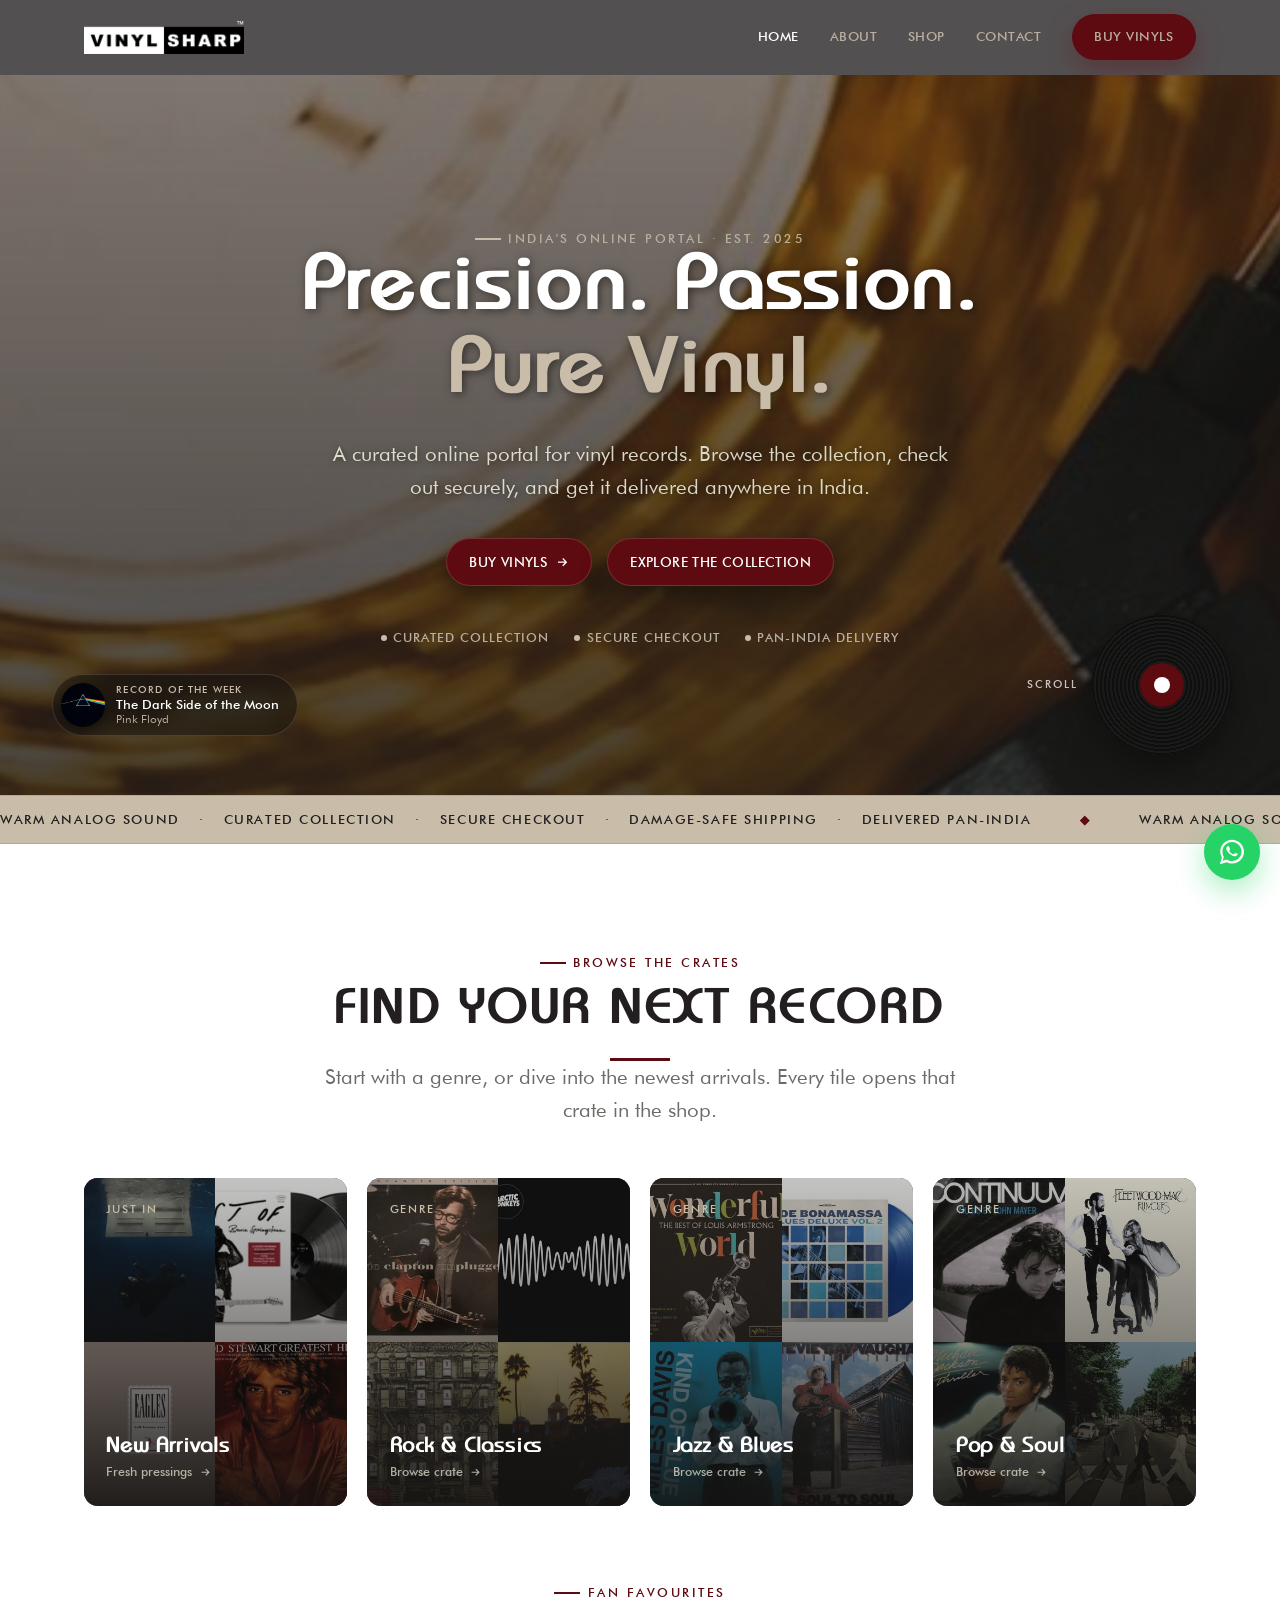
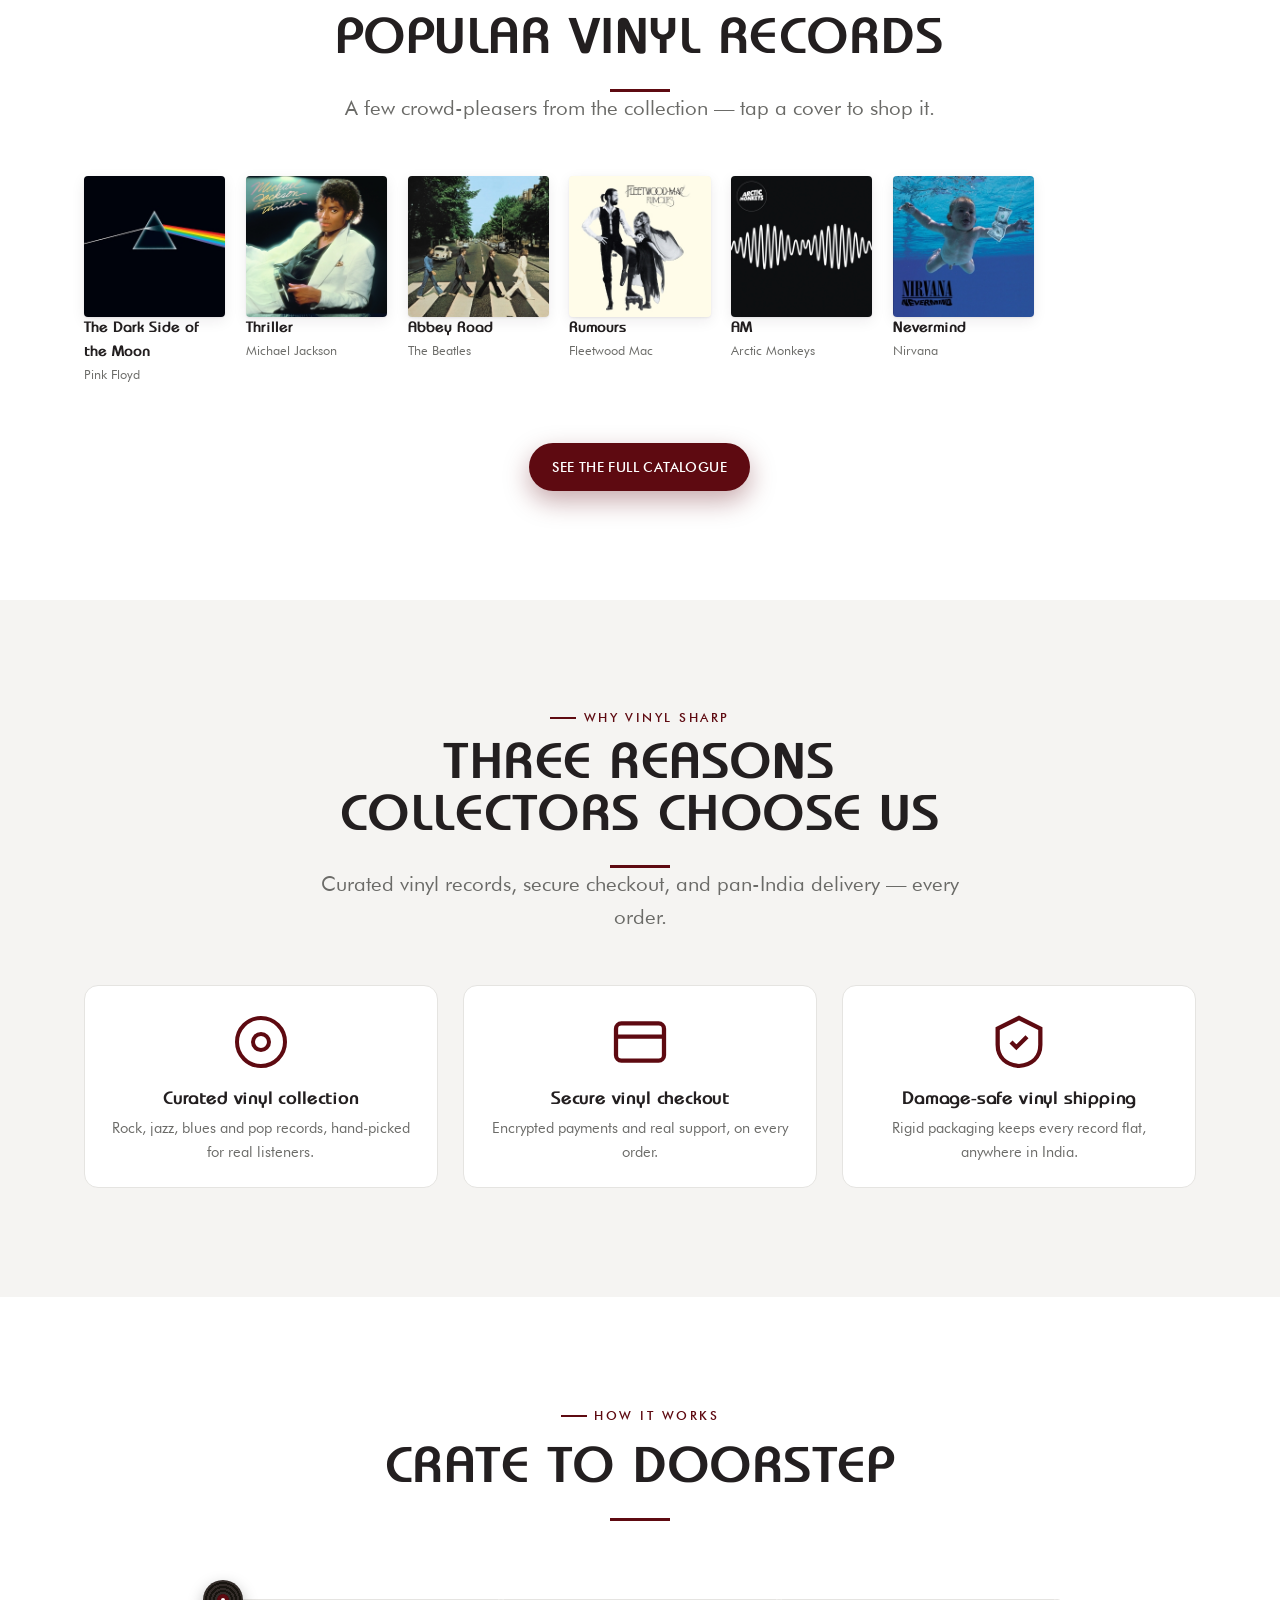
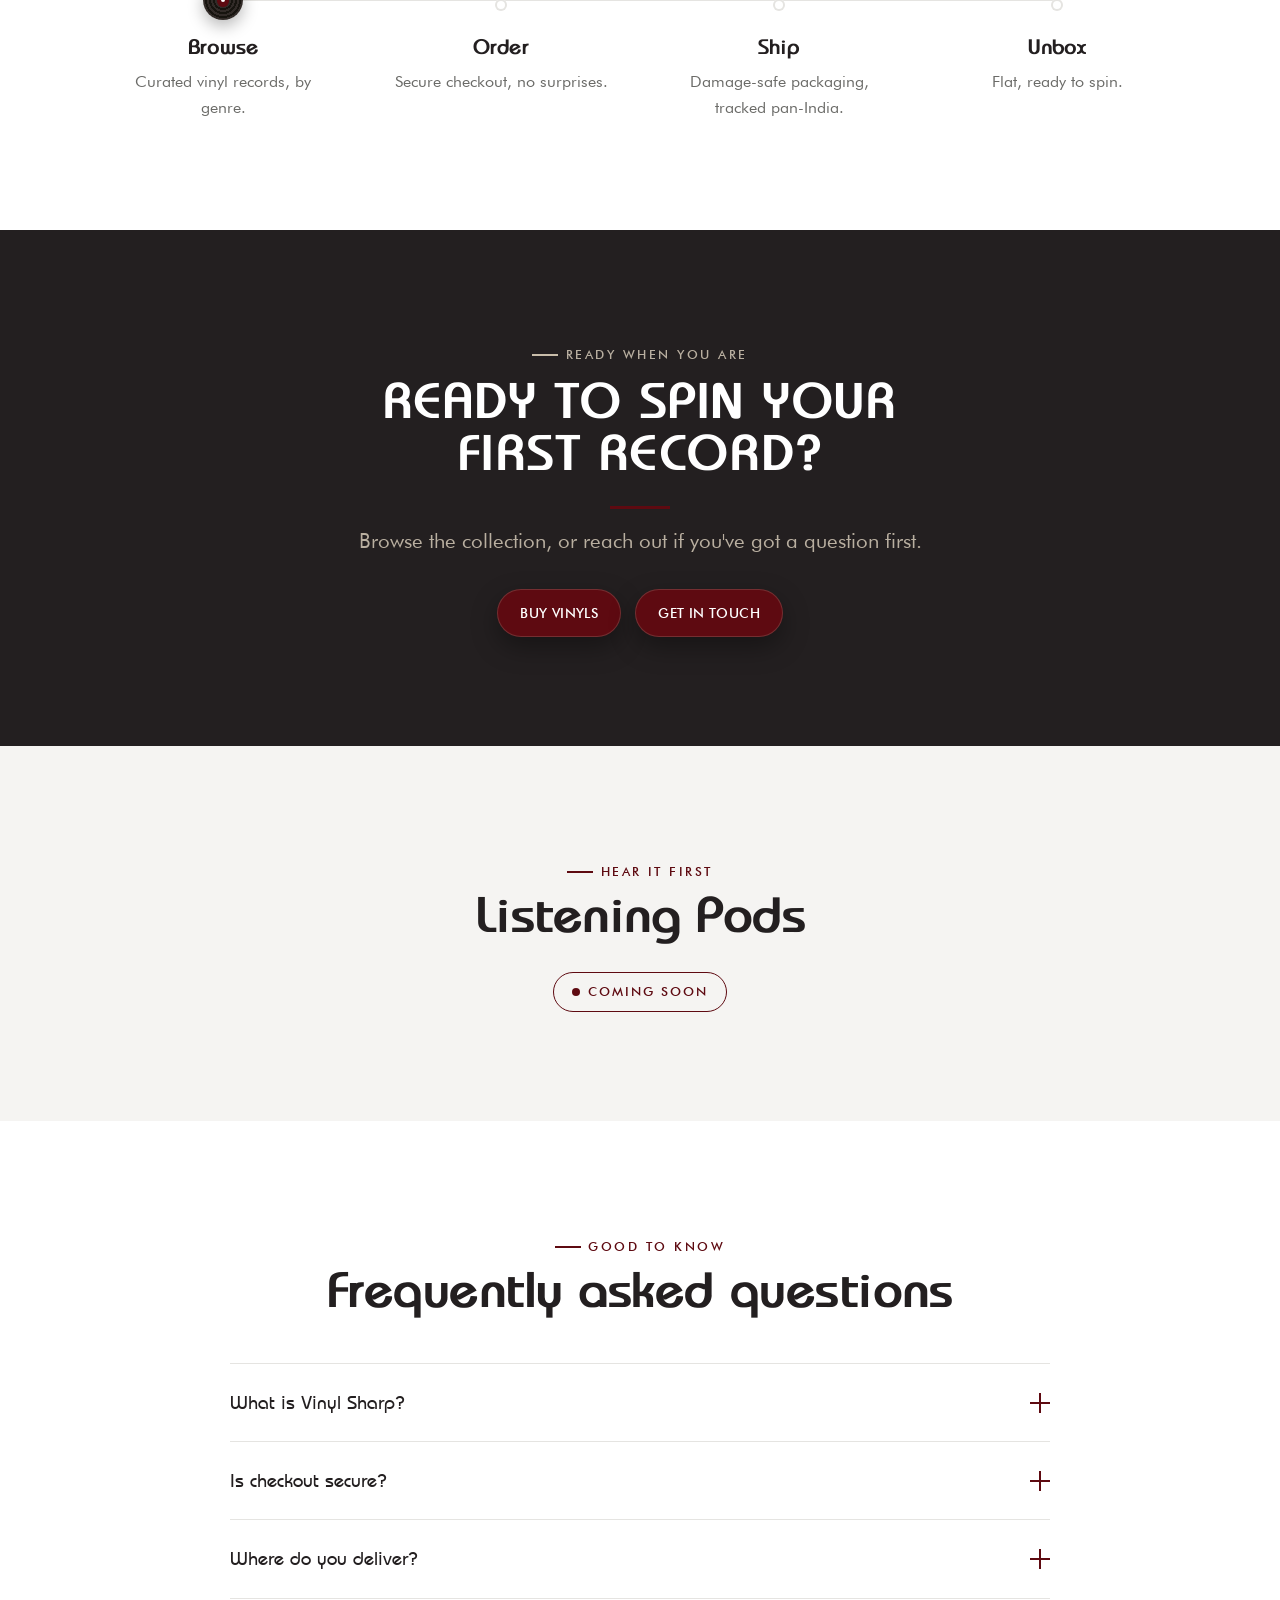
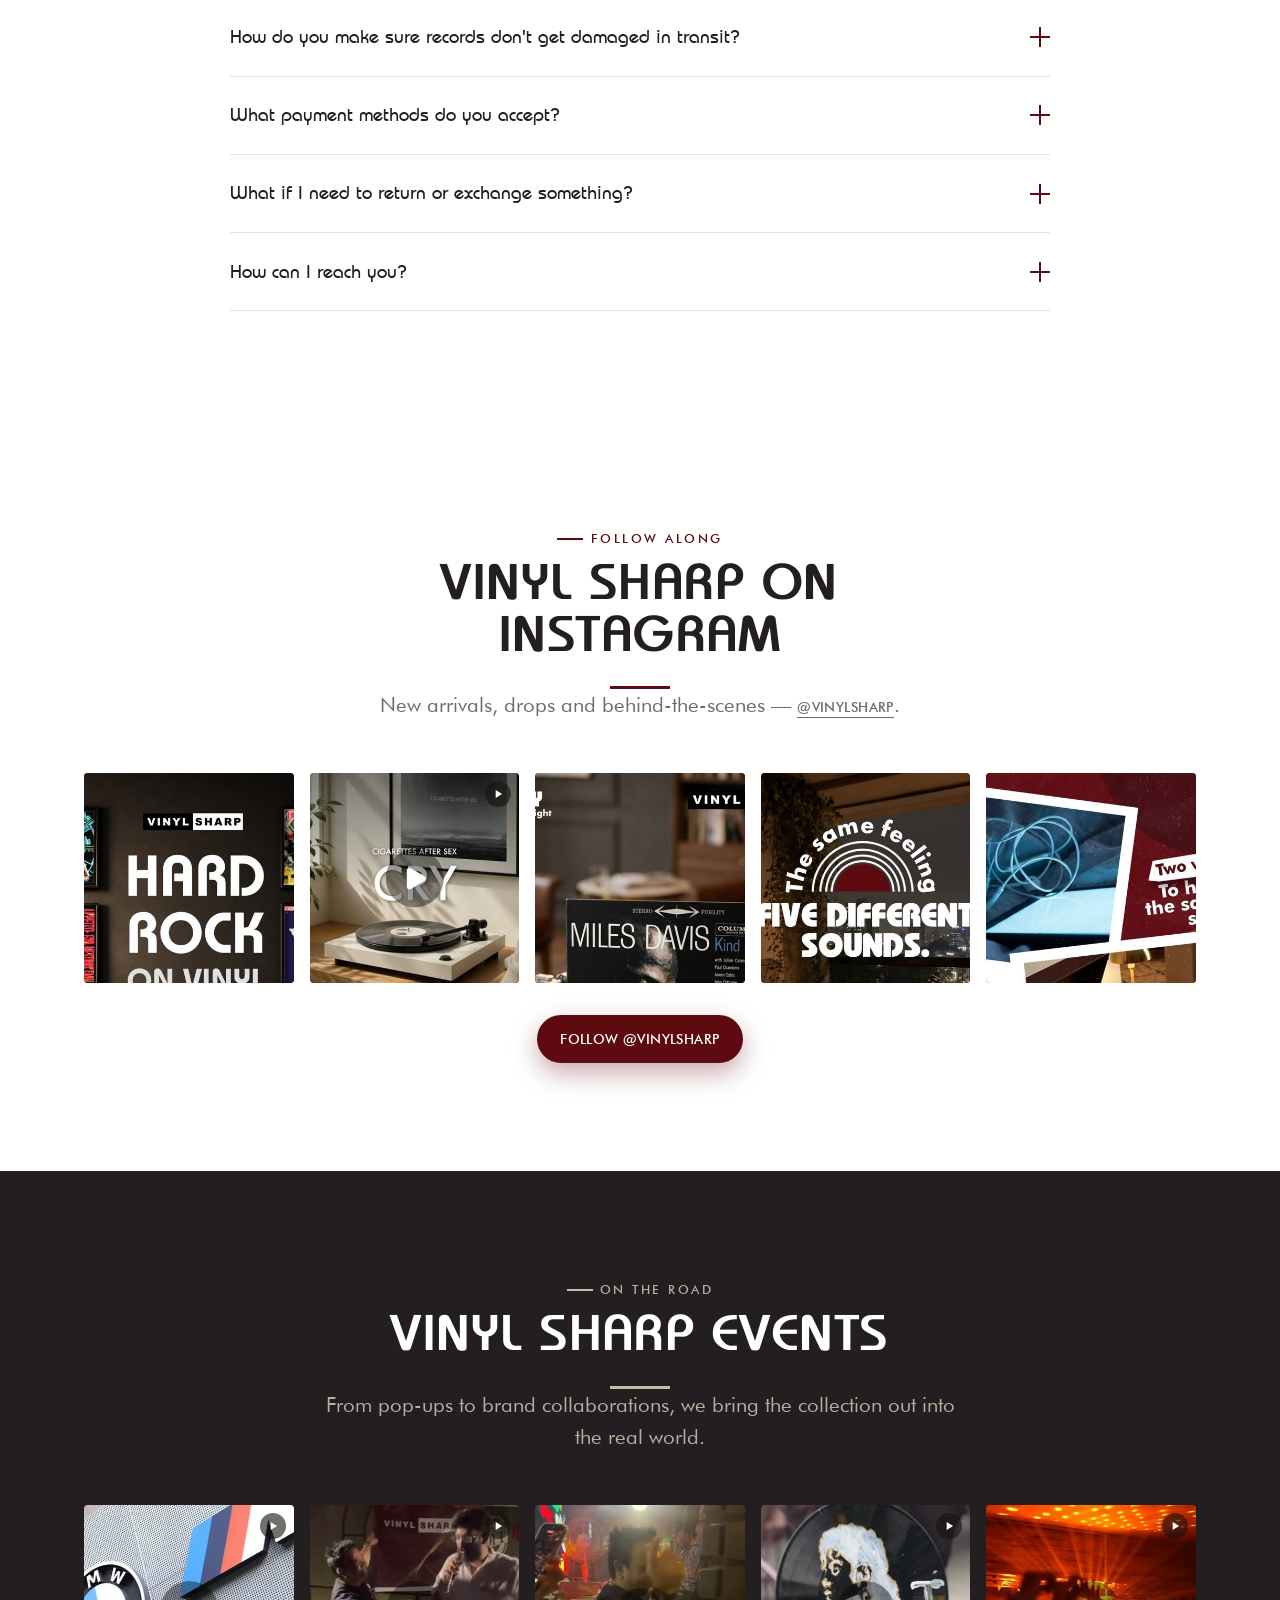
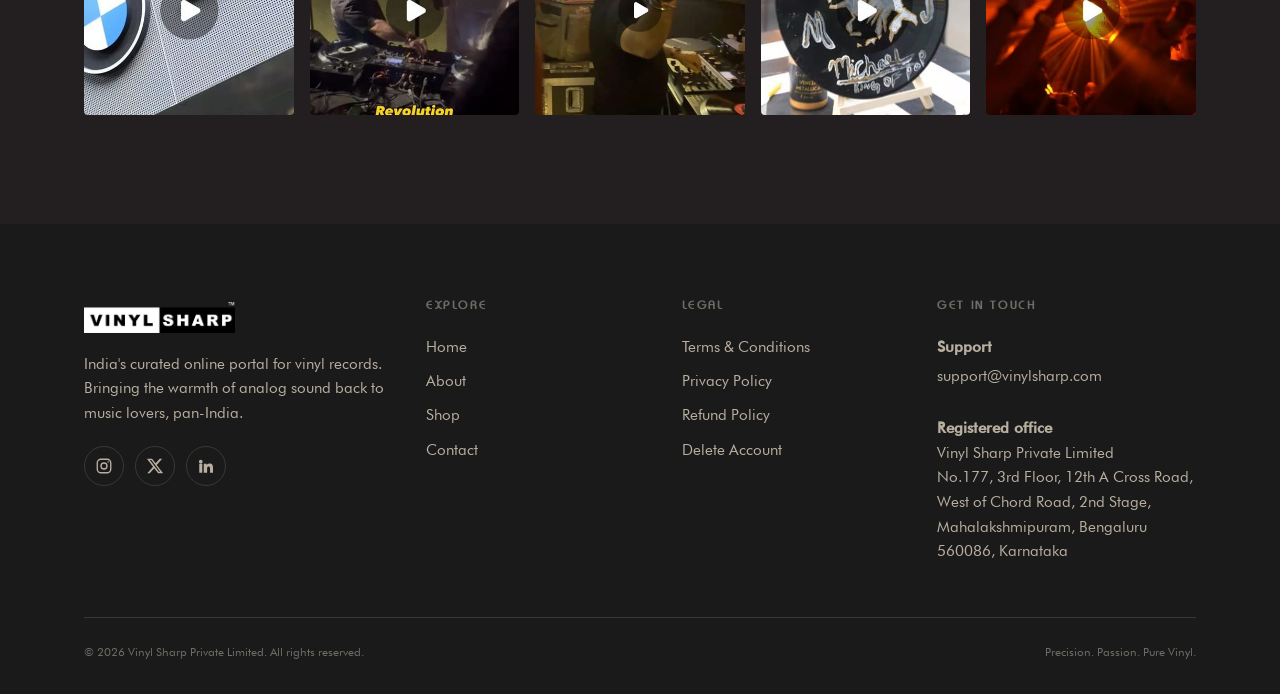
==== commit fc201f0d: "Events posts, Formspree form wiring" ====
--- a/index.html
+++ b/index.html
@@ -412,20 +412,12 @@
           </div>
           <p class="lead">From pop-ups to brand collaborations, we bring the collection out into the real world.</p>
         </div>
-        <div class="tiles" data-reveal>
-          <!-- HANDOFF: replace these three with real event photos (e.g. Whitefield, Mini Cooper collab). -->
-          <div class="tile" style="--tile-bg:var(--card-dark);pointer-events:none">
-            <span class="tile-kicker">Event photo</span>
-            <div><h3>Coming soon</h3><span class="tile-meta">Pending photo</span></div>
-          </div>
-          <div class="tile" style="--tile-bg:var(--card-dark);pointer-events:none">
-            <span class="tile-kicker">Event photo</span>
-            <div><h3>Coming soon</h3><span class="tile-meta">Pending photo</span></div>
-          </div>
-          <div class="tile" style="--tile-bg:var(--card-dark);pointer-events:none">
-            <span class="tile-kicker">Event photo</span>
-            <div><h3>Coming soon</h3><span class="tile-meta">Pending photo</span></div>
-          </div>
+        <div class="insta-grid" data-reveal>
+          <a class="insta-tile" href="https://www.instagram.com/vinylsharp/reel/DdB02I1CK2e/" target="_blank" rel="noopener" aria-label="Watch the reel on Instagram — @vinylsharp"><img src="assets/img/insta/event-1.jpg" alt="Vinyl Sharp event moment, shared by @vinylsharp" width="400" height="400" loading="lazy" /><span class="insta-badge" aria-hidden="true"><svg viewBox="0 0 24 24" fill="currentColor"><path d="M8 5v14l11-7z"/></svg></span></a>
+          <a class="insta-tile" href="https://www.instagram.com/vinylsharp/reel/DVtHYCPk1_V/" target="_blank" rel="noopener" aria-label="Watch the reel on Instagram — @vinylsharp"><img src="assets/img/insta/event-2.jpg" alt="Vinyl Sharp event moment, shared by @vinylsharp" width="400" height="400" loading="lazy" /><span class="insta-badge" aria-hidden="true"><svg viewBox="0 0 24 24" fill="currentColor"><path d="M8 5v14l11-7z"/></svg></span></a>
+          <a class="insta-tile" href="https://www.instagram.com/djivanindia/p/DVjyHblEpgv/" target="_blank" rel="noopener" aria-label="View the post on Instagram — @djivanindia"><img src="assets/img/insta/event-3.jpg" alt="Vinyl Sharp event moment, shared by @djivanindia" width="400" height="400" loading="lazy" /></a>
+          <a class="insta-tile" href="https://www.instagram.com/1522thepubblr/reel/DXlzMemAZWc/" target="_blank" rel="noopener" aria-label="Watch the reel on Instagram — @1522thepubblr"><img src="assets/img/insta/event-4.jpg" alt="Vinyl Sharp event moment, shared by @1522thepubblr" width="400" height="400" loading="lazy" /><span class="insta-badge" aria-hidden="true"><svg viewBox="0 0 24 24" fill="currentColor"><path d="M8 5v14l11-7z"/></svg></span></a>
+          <a class="insta-tile" href="https://www.instagram.com/1522thepubblr/reel/DYR7PhUhqke/" target="_blank" rel="noopener" aria-label="Watch the reel on Instagram — @1522thepubblr"><img src="assets/img/insta/event-5.jpg" alt="Vinyl Sharp event moment, shared by @1522thepubblr" width="400" height="400" loading="lazy" /><span class="insta-badge" aria-hidden="true"><svg viewBox="0 0 24 24" fill="currentColor"><path d="M8 5v14l11-7z"/></svg></span></a>
         </div>
       </div>
     </section>
@@ -479,6 +471,6 @@
   </a>
 
   <script src="assets/js/crates-data.js?v=3" defer></script>
-  <script src="assets/js/main.js?v=3" defer></script>
+  <script src="assets/js/main.js?v=5" defer></script>
 </body>
 </html>
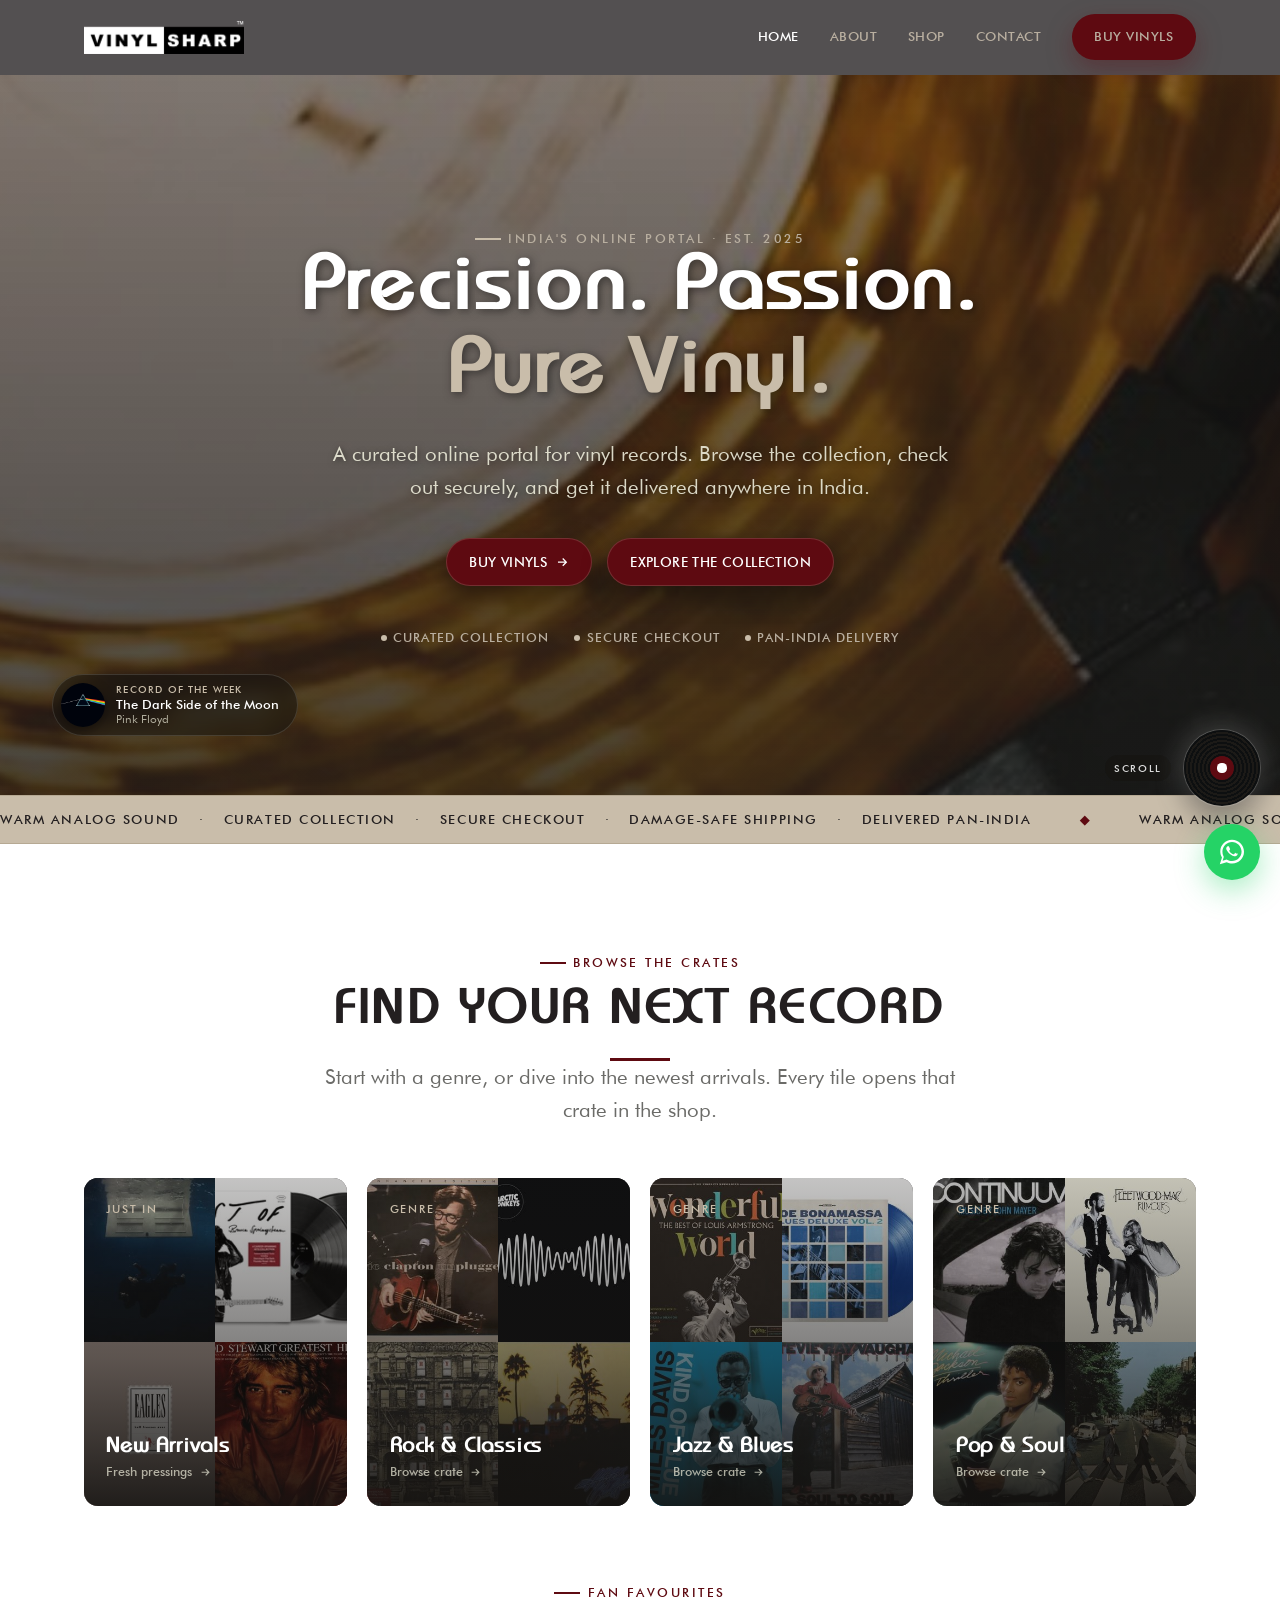
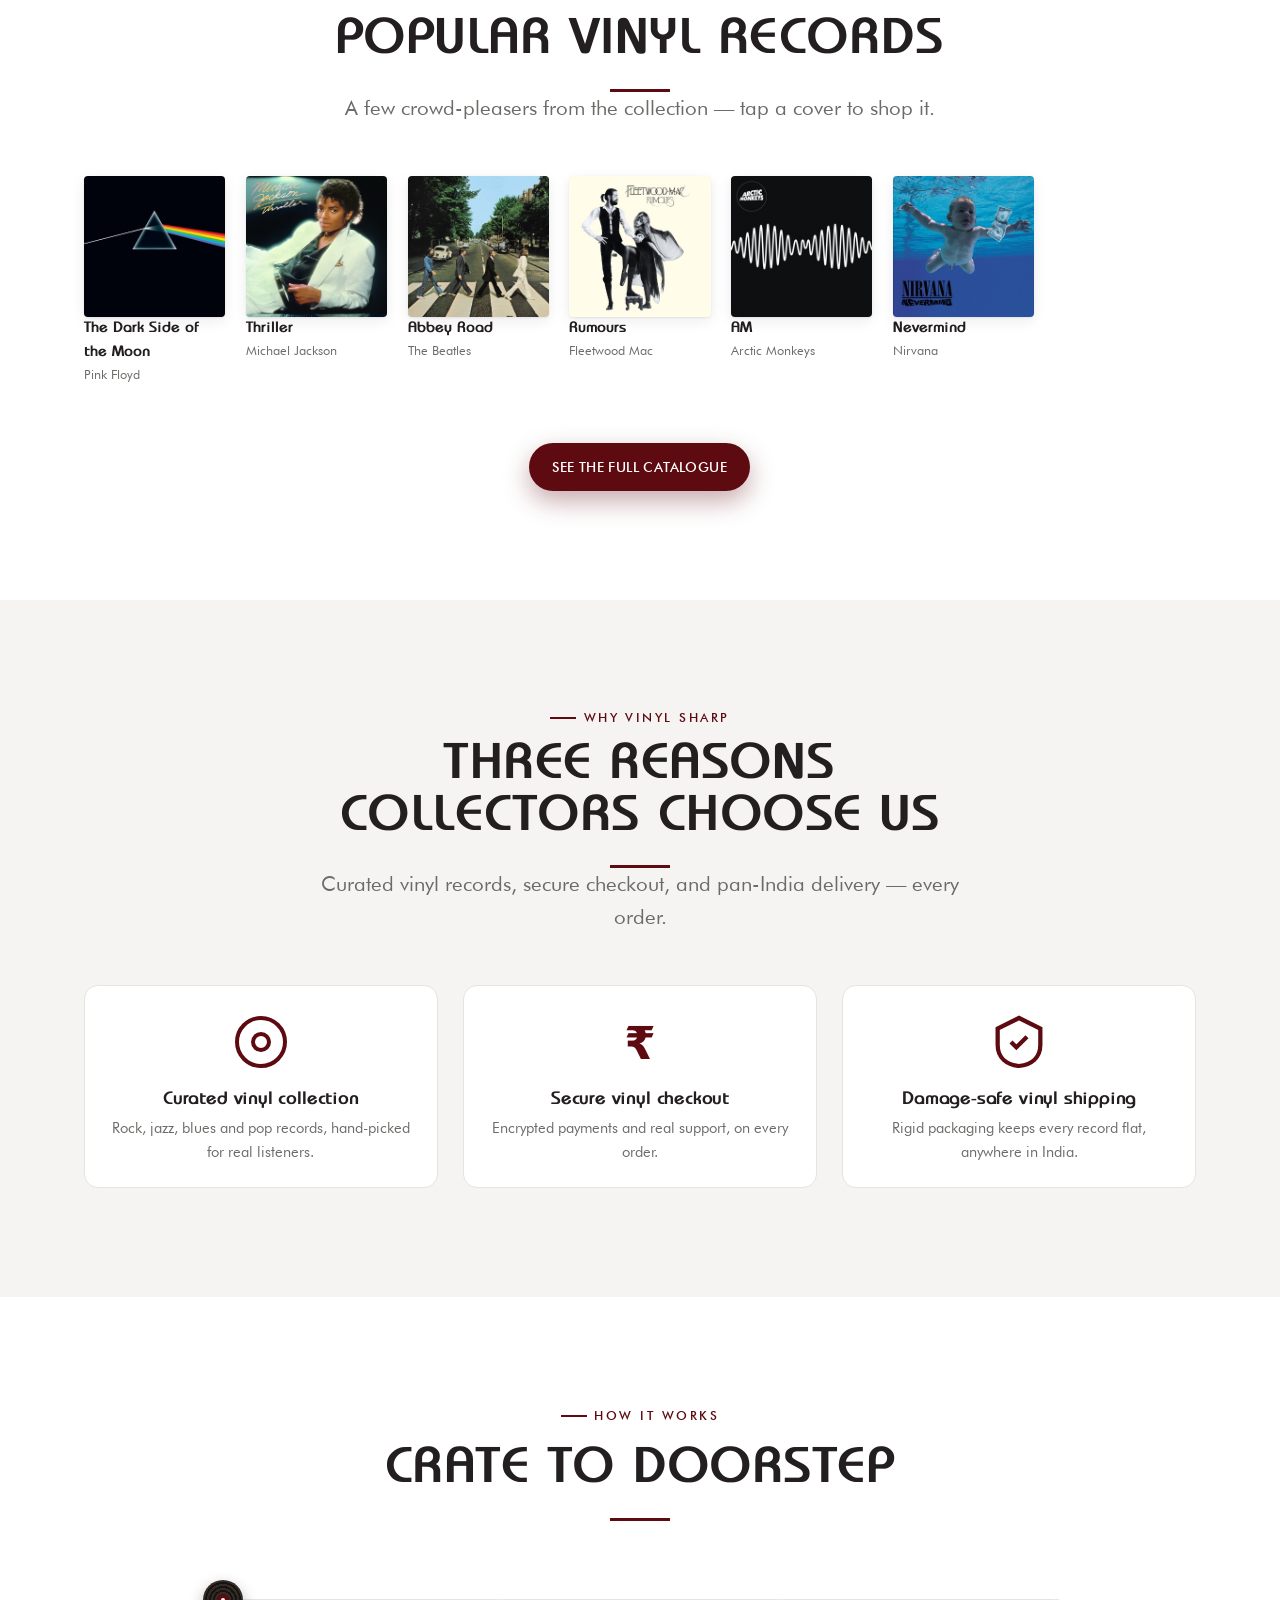
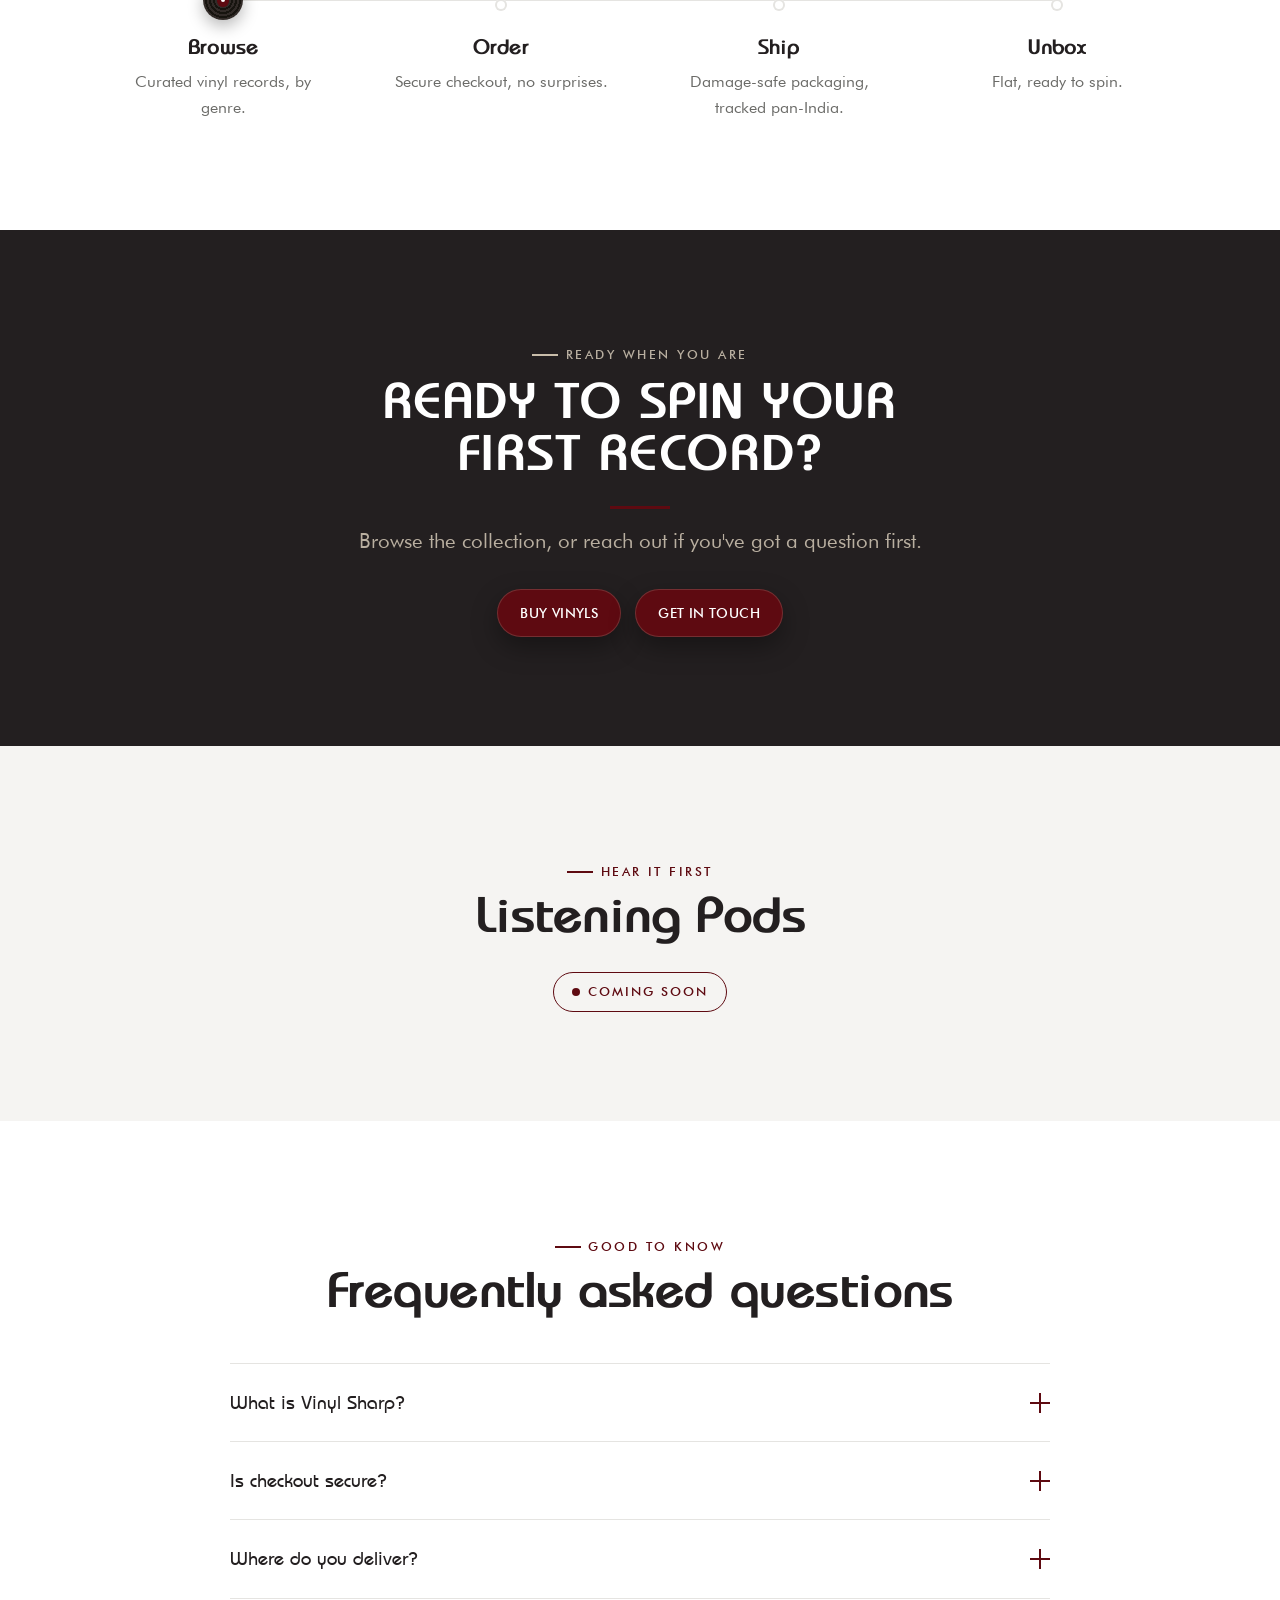
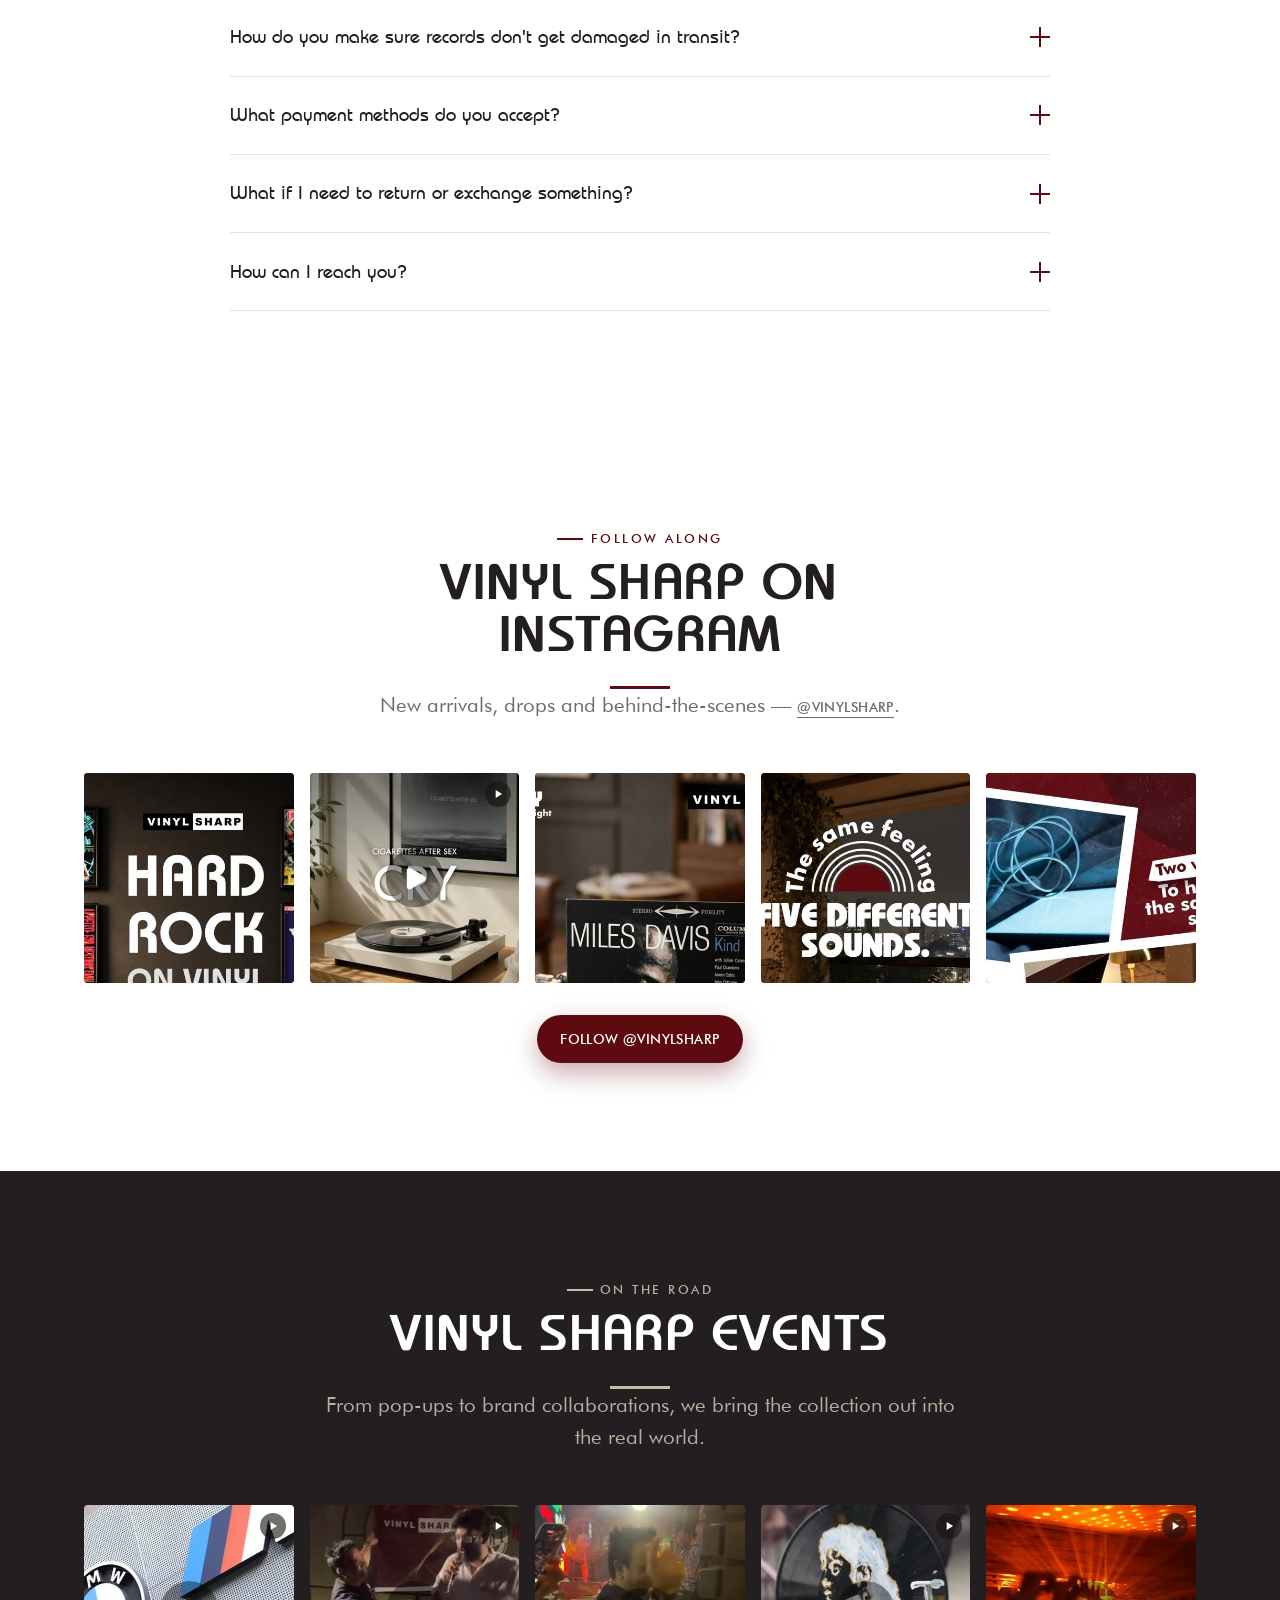
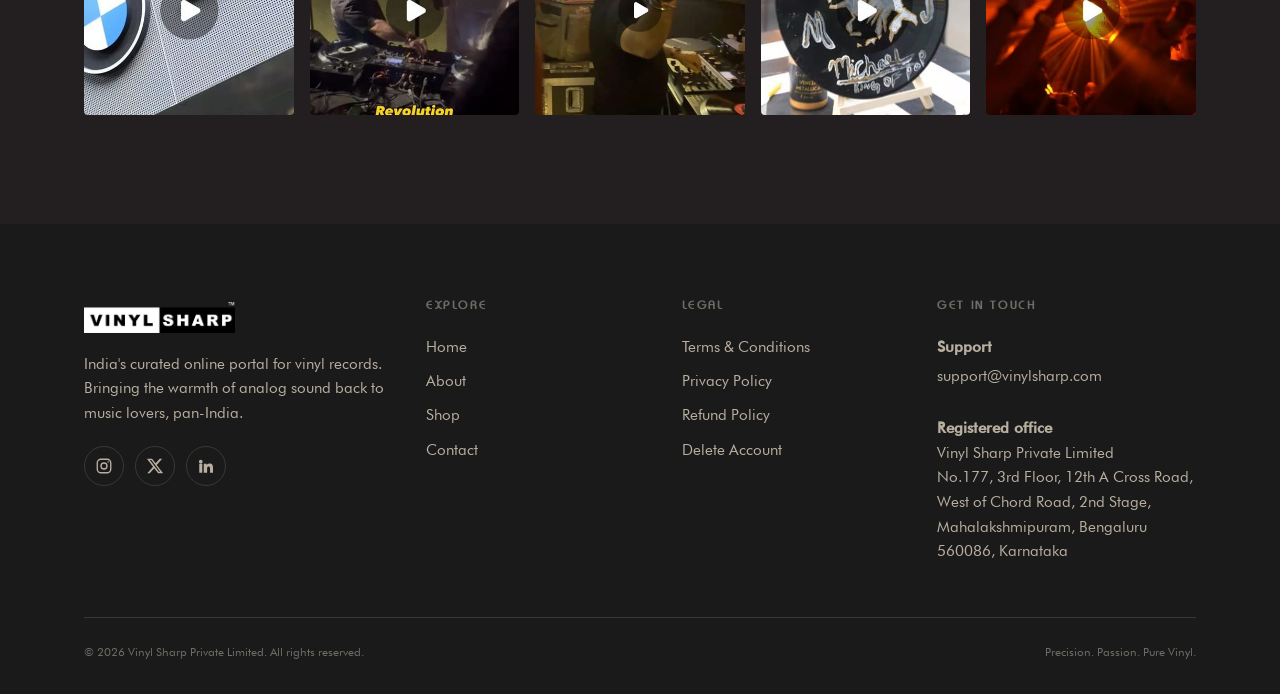
==== commit 996a02a6: "Rupee icon, site-wide floating scroll widget, team photos - Swap the checkout card's credit-card ico" ====
--- a/index.html
+++ b/index.html
@@ -27,7 +27,7 @@
   <link rel="icon" href="assets/img/app-icon.png" type="image/png" />
   <link rel="apple-touch-icon" href="assets/img/app-icon.png" />
 
-  <link rel="stylesheet" href="assets/css/styles.css?v=4" />
+  <link rel="stylesheet" href="assets/css/styles.css?v=7" />
 
   <!-- Structured data: Organization -->
   <script type="application/ld+json">
@@ -122,11 +122,6 @@
           </a>
         </div>
       </div>
-      <button class="hero-vinyl" type="button" data-scroll-next aria-label="Scroll to the next section">
-        <span class="hero-vinyl-label" aria-hidden="true">Scroll</span>
-        <span class="hero-vinyl-disc" aria-hidden="true"></span>
-        <span class="hero-vinyl-ring" aria-hidden="true"></span>
-      </button>
     </section>
 
     <!-- ===================== MARQUEE ===================== -->
@@ -277,7 +272,7 @@
             <p>Rock, jazz, blues and pop records, hand-picked for real listeners.</p>
           </article>
           <article class="pillar pillar--light">
-            <svg class="p-icon" viewBox="0 0 24 24" fill="none" stroke="currentColor" stroke-width="1.6" aria-hidden="true"><rect x="3" y="5" width="18" height="14" rx="2"/><path d="M3 10h18"/></svg>
+            <svg class="p-icon" viewBox="0 0 24 24" aria-hidden="true"><text x="12" y="12" text-anchor="middle" dominant-baseline="central" font-size="17" font-weight="700" fill="currentColor">&#8377;</text></svg>
             <h3>Secure vinyl checkout</h3>
             <p>Encrypted payments and real support, on every order.</p>
           </article>
@@ -465,6 +460,13 @@
     </div>
   </footer>
 
+  <!-- Floating scroll widget — click glides to the next section, wraps to top from the last -->
+  <button class="scroll-fab" type="button" data-scroll-next aria-label="Scroll to the next section">
+    <span class="scroll-fab-label" aria-hidden="true">Scroll</span>
+    <span class="scroll-fab-disc" aria-hidden="true"></span>
+    <span class="scroll-fab-ring" aria-hidden="true"></span>
+  </button>
+
   <!-- Floating WhatsApp — HANDOFF: replace 91XXXXXXXXXX with the real WhatsApp Business number. -->
   <a class="wa-float" href="https://wa.me/91XXXXXXXXXX?text=Hi%20Vinyl%20Sharp%2C%20I%27d%20like%20to%20know%20more%20about%20your%20records." aria-label="Chat on WhatsApp" rel="noopener">
     <svg viewBox="0 0 32 32" fill="currentColor" aria-hidden="true"><path d="M16 3C9 3 3.5 8.5 3.5 15.5c0 2.3.6 4.5 1.8 6.4L3 29l7.3-2.2c1.8 1 3.9 1.5 6 1.5 7 0 12.5-5.5 12.5-12.5S23 3 16 3Zm0 22.7c-1.9 0-3.7-.5-5.3-1.5l-.4-.2-4.3 1.3 1.3-4.2-.3-.4A10.2 10.2 0 0 1 5.8 15.5C5.8 9.8 10.4 5.2 16 5.2s10.2 4.6 10.2 10.3S21.6 25.7 16 25.7Zm5.8-7.7c-.3-.2-1.8-.9-2.1-1-.3-.1-.5-.2-.7.2s-.8 1-1 1.2c-.2.2-.4.2-.7.1-1.8-.9-3-1.6-4.2-3.6-.3-.5.3-.5.8-1.6.1-.2 0-.4 0-.6l-1-2.3c-.3-.6-.5-.5-.7-.5h-.6c-.2 0-.6.1-.9.4-1.1 1.1-1.1 2.6-.1 4.2 1.2 2 2.5 3.3 4.7 4.6 3.1 1.8 3.7 1.3 4.4 1.3.6-.1 1.8-.8 2.1-1.5.3-.7.3-1.4.2-1.5-.1-.1-.3-.2-.6-.3Z"/></svg>
--- a/assets/css/styles.css
+++ b/assets/css/styles.css
@@ -245,49 +245,57 @@
    oversize it so the drift never reveals an edge. */
 .hero-bg { transform: scale(1.12); will-change: transform; }
 
-/* Spinning vinyl in the hero — also a scroll button: each click glides to the
-   next section (see main.js). The disc spins on its own; the button gives a
-   press-squash and an expanding ring on click. */
-.hero-vinyl {
-  position: absolute; right: clamp(1rem, 4vw, 3rem); bottom: clamp(1rem, 4vw, 2.5rem); z-index: 3;
-  display: flex; align-items: center; gap: .9rem;
-  background: none; border: 0; padding: 0; cursor: pointer; color: var(--paper);
+@media (prefers-reduced-motion: reduce) { .hero-bg { transform: none; } }
+
+/* Floating scroll widget — fixed to the viewport, present on every page.
+   Each click glides to the next section (see main.js); from the last
+   section it wraps back to the top. The disc spins on its own; the button
+   gives a press-squash and an expanding ring on click. Sits directly above
+   the WhatsApp float (.wa-float, bottom:20/right:20) so the two stack
+   without overlapping. */
+.scroll-fab {
+  position: fixed; right: 20px; bottom: 94px; z-index: 65;
+  display: flex; align-items: center; gap: .8rem;
+  background: none; border: 0; padding: 0; cursor: pointer;
   font: inherit; -webkit-tap-highlight-color: transparent;
-}
-.hero-vinyl-label {
-  font-size: .68rem; font-weight: 500; letter-spacing: .18em; text-transform: uppercase;
-  opacity: .75; transition: opacity .3s var(--ease), transform .3s var(--ease);
-}
-.hero-vinyl:hover .hero-vinyl-label, .hero-vinyl:focus-visible .hero-vinyl-label { opacity: 1; transform: translateX(-3px); }
-.hero-vinyl-disc {
-  position: relative; display: block; width: clamp(90px, 11vw, 140px); aspect-ratio: 1; border-radius: 50%;
+  transition: transform .18s var(--ease);
+}
+.scroll-fab:active { transform: scale(.9); }
+.scroll-fab-label {
+  font-size: .64rem; font-weight: 500; letter-spacing: .16em; text-transform: uppercase;
+  color: #fff; white-space: nowrap;
+  background: rgba(23,20,17,.6); backdrop-filter: blur(8px);
+  padding: .5em .9em; border-radius: 100px;
+  opacity: .85; transition: opacity .3s var(--ease), transform .3s var(--ease);
+}
+.scroll-fab:hover .scroll-fab-label, .scroll-fab:focus-visible .scroll-fab-label { opacity: 1; transform: translateX(-3px); }
+.scroll-fab-disc {
+  position: relative; display: block; width: clamp(58px, 6vw, 76px); aspect-ratio: 1; border-radius: 50%;
   background: repeating-radial-gradient(circle at 50% 50%, #0d0f10 0 2px, #1c1a17 2px 4px);
-  box-shadow: 0 14px 34px rgba(0,0,0,.4);
+  box-shadow: 0 0 0 1px rgba(255,255,255,.18), 0 0 26px 6px rgba(255,255,255,.16), 0 12px 28px rgba(0,0,0,.45);
   animation: hero-spin 6s linear infinite;
-  transition: box-shadow .3s var(--ease), filter .3s var(--ease);
-}
-.hero-vinyl-disc::after { content: ""; position: absolute; inset: 34%; border-radius: 50%; background: var(--maroon); }
-.hero-vinyl-disc::before {
-  content: ""; position: absolute; inset: 44%; border-radius: 50%; z-index: 1; background: #fff;
-}
-.hero-vinyl:hover .hero-vinyl-disc { animation-duration: 2.2s; box-shadow: 0 18px 44px rgba(0,0,0,.55); }
-.hero-vinyl:focus-visible { outline: 2px solid var(--taupe); outline-offset: 8px; border-radius: 50%; }
-.hero-vinyl { transition: transform .18s var(--ease); }
-.hero-vinyl:active { transform: scale(.9); }
-.hero-vinyl-ring {
-  position: absolute; right: 0; top: 50%; width: clamp(90px, 11vw, 140px); aspect-ratio: 1; margin-top: calc(clamp(90px, 11vw, 140px) / -2);
-  border-radius: 50%; border: 2px solid var(--taupe); opacity: 0; pointer-events: none;
-}
-.hero-vinyl.is-clicked .hero-vinyl-ring { animation: vinyl-ring .7s var(--ease); }
-.hero-vinyl.is-clicked .hero-vinyl-disc { animation: hero-spin .5s cubic-bezier(.2,.8,.2,1) 1, hero-spin 6s linear .5s infinite; }
+  transition: box-shadow .3s var(--ease);
+}
+.scroll-fab-disc::after { content: ""; position: absolute; inset: 34%; border-radius: 50%; background: var(--maroon); }
+.scroll-fab-disc::before { content: ""; position: absolute; inset: 44%; border-radius: 50%; z-index: 1; background: #fff; }
+.scroll-fab:hover .scroll-fab-disc {
+  animation-duration: 2.2s;
+  box-shadow: 0 0 0 1px rgba(255,255,255,.24), 0 0 34px 8px rgba(255,255,255,.22), 0 16px 34px rgba(0,0,0,.55);
+}
+.scroll-fab:focus-visible { outline: 2px solid #fff; outline-offset: 8px; border-radius: 50%; }
+.scroll-fab-ring {
+  position: absolute; right: 0; top: 50%; width: clamp(58px, 6vw, 76px); aspect-ratio: 1; margin-top: calc(clamp(58px, 6vw, 76px) / -2);
+  border-radius: 50%; border: 2px solid #fff; opacity: 0; pointer-events: none;
+}
+.scroll-fab.is-clicked .scroll-fab-ring { animation: vinyl-ring .7s var(--ease); }
+.scroll-fab.is-clicked .scroll-fab-disc { animation: hero-spin .5s cubic-bezier(.2,.8,.2,1) 1, hero-spin 6s linear .5s infinite; }
 @keyframes hero-spin { to { transform: rotate(360deg); } }
 @keyframes vinyl-ring { 0% { opacity: .9; transform: scale(1); } 100% { opacity: 0; transform: scale(1.7); } }
 @media (prefers-reduced-motion: reduce) {
-  .hero-vinyl-disc { animation: none !important; }
-  .hero-vinyl-ring { display: none; }
-  .hero-bg { transform: none; }
-}
-@media (max-width: 640px) { .hero-vinyl { display: none; } }
+  .scroll-fab-disc { animation: none !important; }
+  .scroll-fab-ring { display: none; }
+}
+@media (max-width: 640px) { .scroll-fab { display: none; } }
 
 /* Record of the week — small live-ish card, rotates weekly (see main.js) */
 .potw-card {
